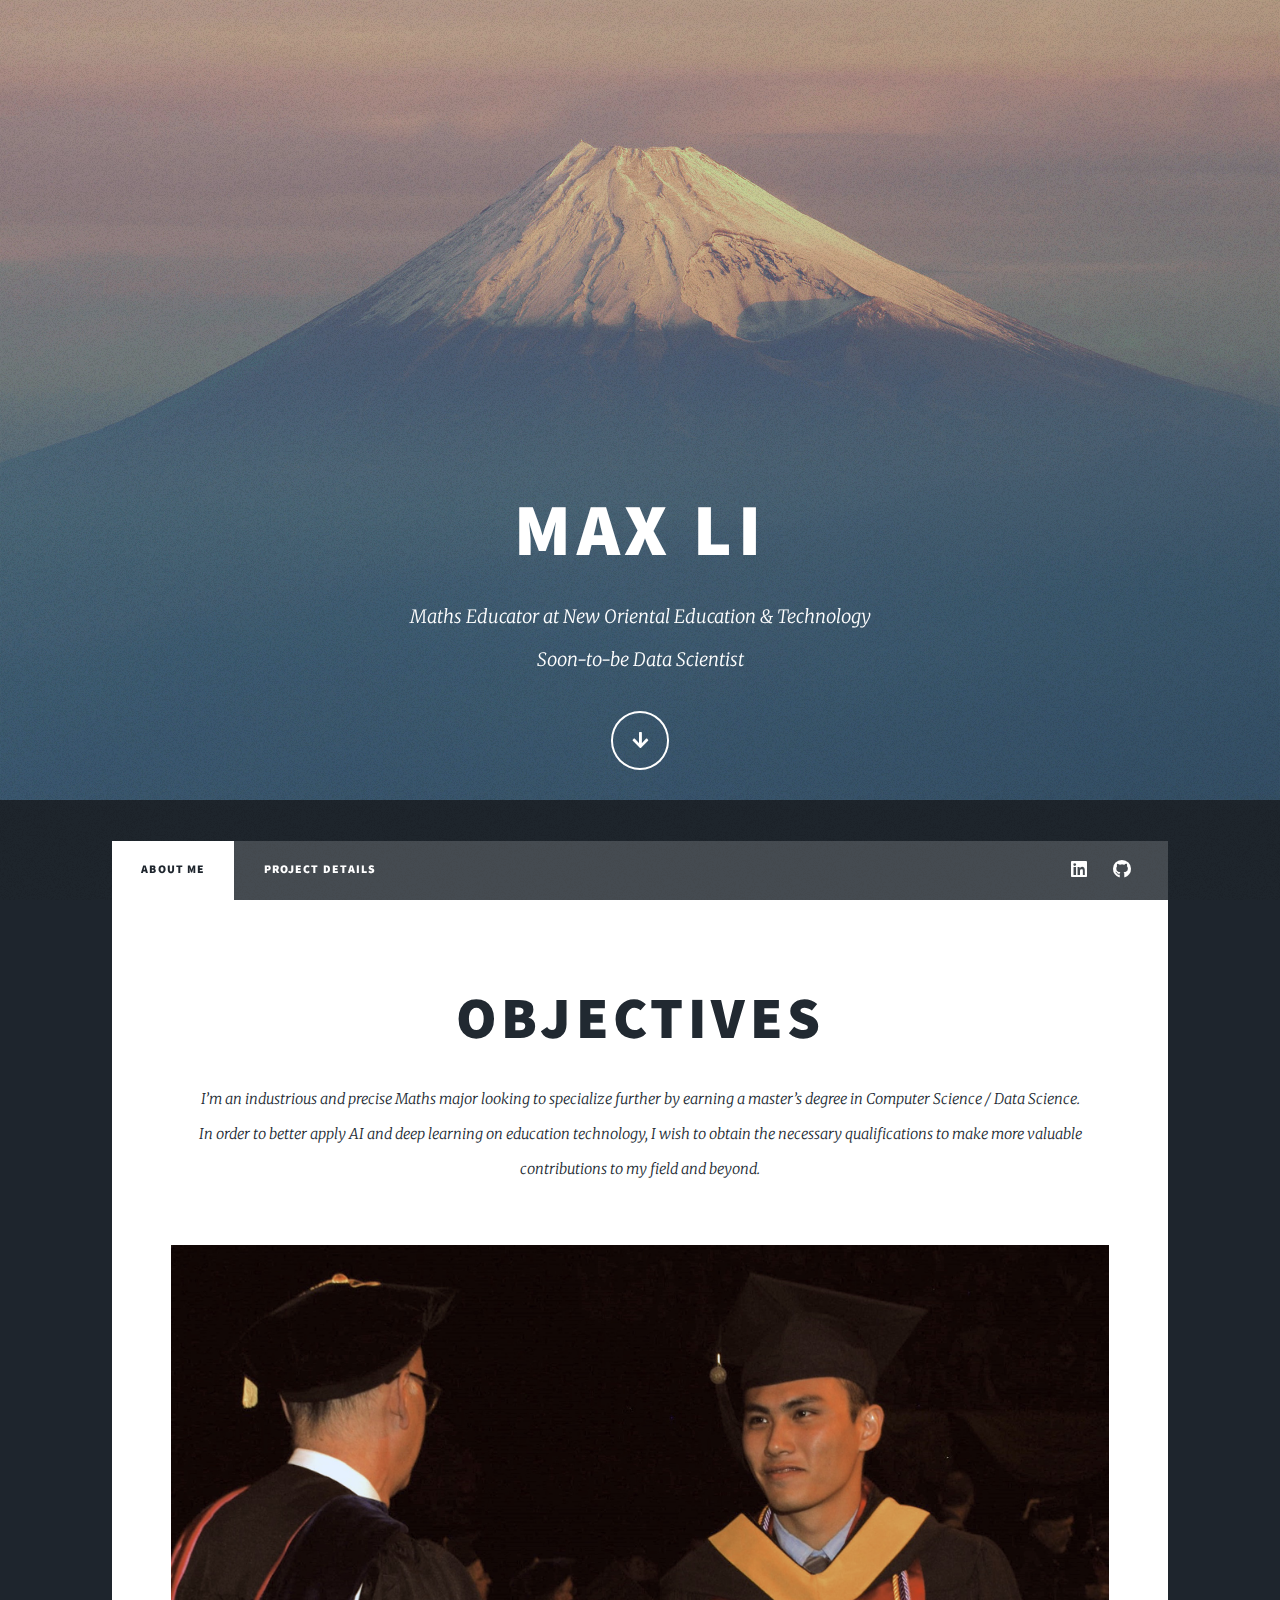
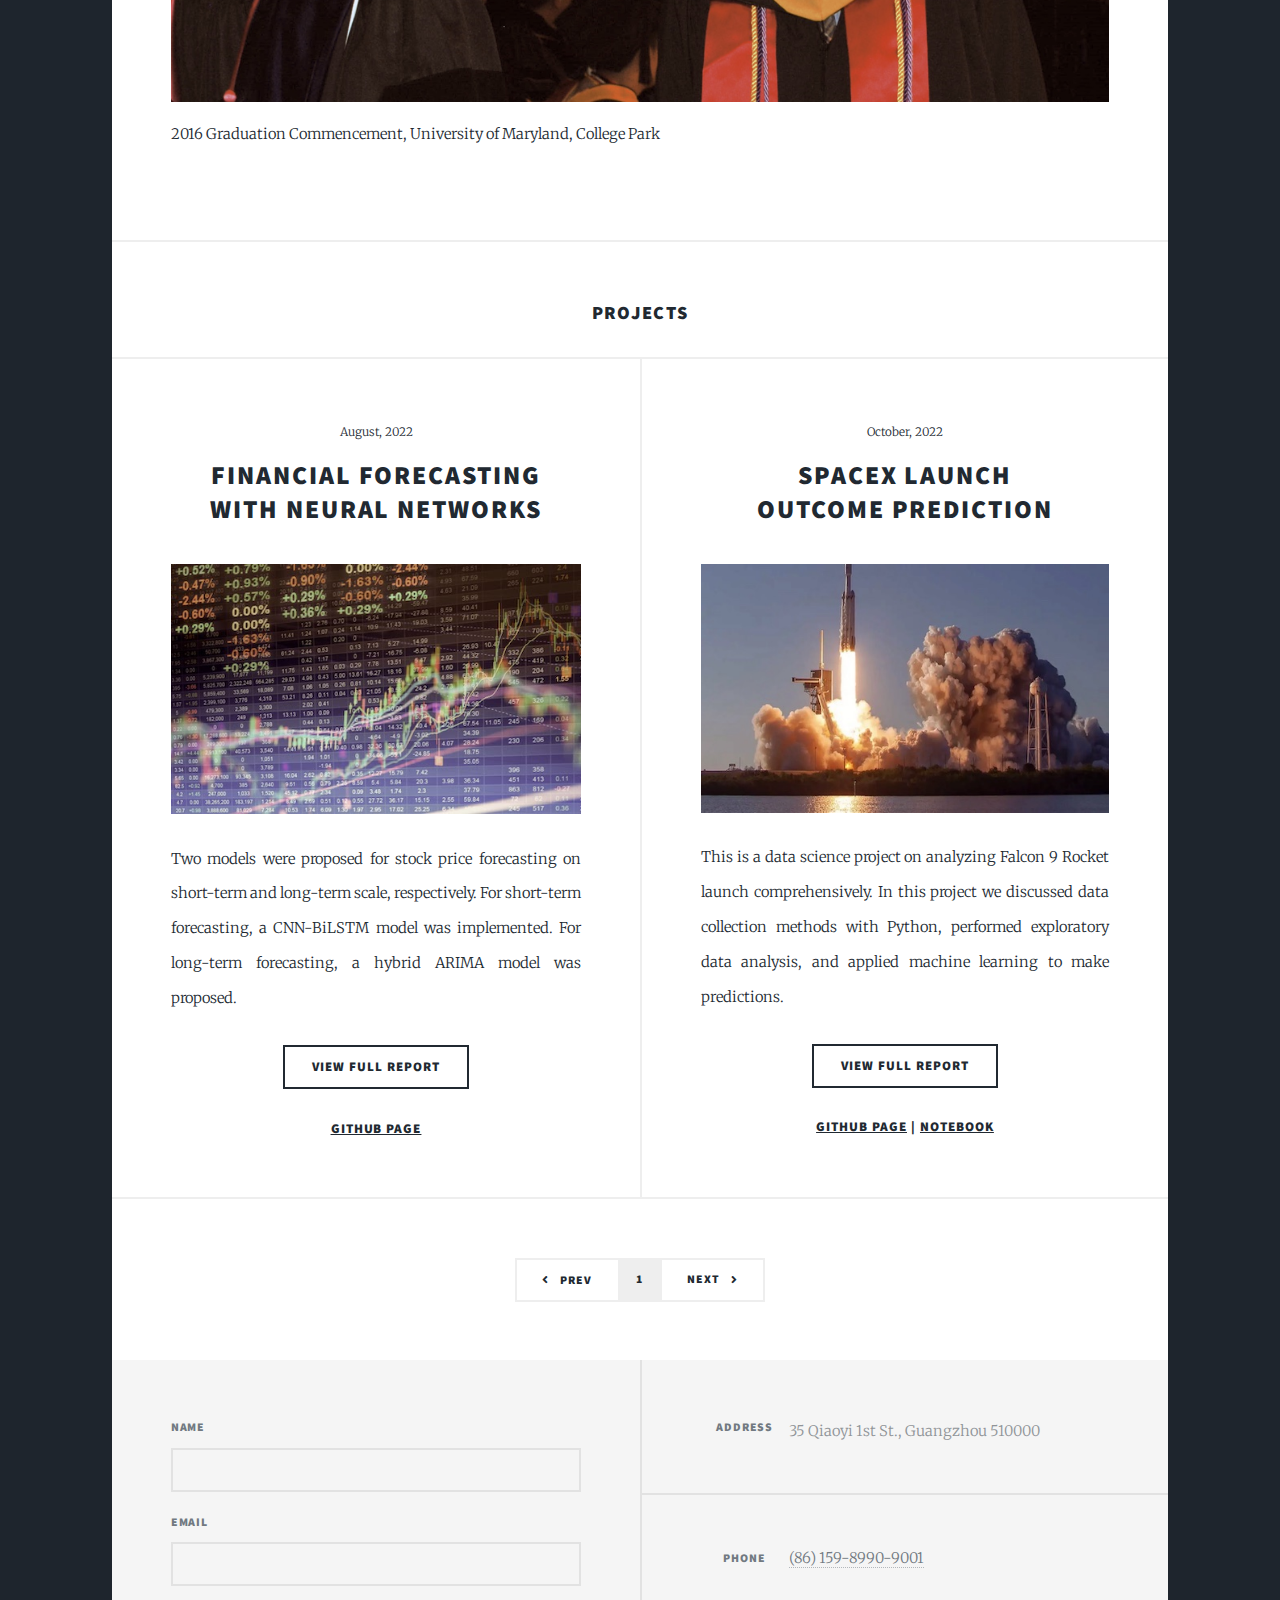
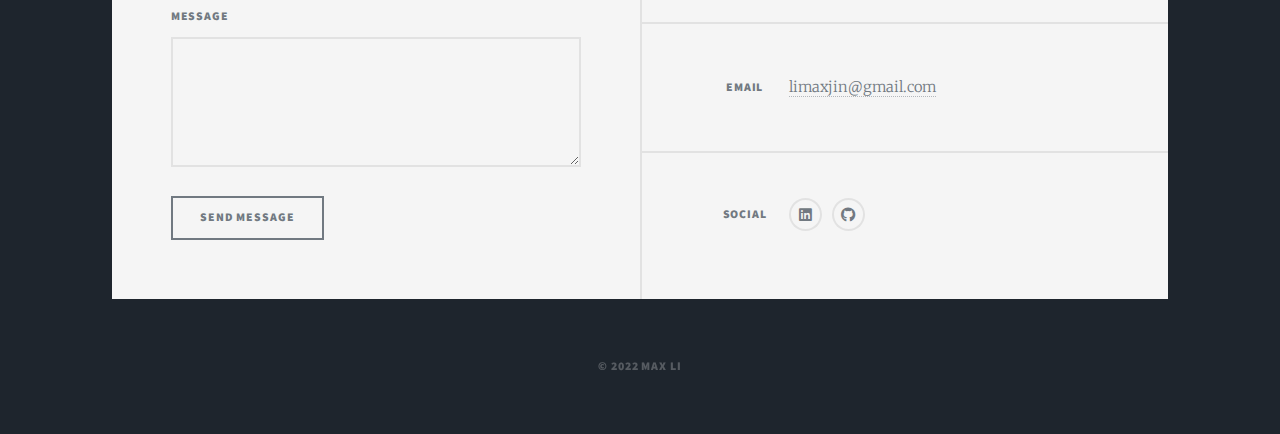
==== index.html @ 981dad44 "Add files via upload" ====
<!DOCTYPE HTML>
<!--
	Massively by HTML5 UP
	html5up.net | @ajlkn
	Free for personal and commercial use under the CCA 3.0 license (html5up.net/license)
-->
<html>
	<head>
		<title>Max J. Li Portfolio</title>
		<link rel="icon" type="image/png" href="/images/tabicon.png" sizes="32x32">
		<meta charset="utf-8" />
		<meta name="viewport" content="width=device-width, initial-scale=1, user-scalable=no" />
		<link rel="stylesheet" href="assets/css/main.css" />
		<noscript><link rel="stylesheet" href="assets/css/noscript.css" /></noscript>
	</head>
	<body class="is-preload">

		<!-- Wrapper -->
			<div id="wrapper" class="fade-in">

				<!-- Intro -->
					<div id="intro">
						<h1>Max Li<br />
						</h1>
						<p>Maths Educator at New Oriental Education & Technology<br />
							Soon-to-be Data Scientist 
						</p>
						<ul class="actions">
							<li><a href="#header" class="button icon solid solo fa-arrow-down scrolly">Continue</a></li>
						</ul>
					</div>

				<!-- Header -->
					<header id="header">
						<a href="index.html" class="logo">HOME</a>
					</header>

				<!-- Nav -->
					<nav id="nav">
						<ul class="links">
							<li class="active"><a href="index.html">About me</a></li>
							<li><a href="details.html">Project Details</a></li>
							<!-- <li><a href="elements.html">Elements Reference</a></li> -->
						</ul>
						<ul class="icons">
							<li><a href="https://www.linkedin.com/in/jin-li-148041253/" class="icon brands fa-linkedin"><span class="label">Linkedin</span></a></li>
							<li><a href="https://github.com/maxjinli" class="icon brands fa-github"><span class="label">GitHub</span></a></li>
						</ul>
					</nav>

				<!-- Main -->
					<div id="main">

						<!-- Featured Post -->
							<article class="post featured">
								<header class="major">
									<!--
									<span class="date">April 25, 2017</span>
									//-->
									<h2><a href="#">Objectives<br />
									</a></h2>
									<p>I’m an industrious and precise Maths major looking to specialize further by earning a master’s degree in Computer Science / Data Science. <br />
									In order to better apply AI and deep learning on education technology, I wish to obtain the necessary qualifications to make more valuable contributions to my field and beyond.<br />
									</p>
								</header>
								<a href="#" class="image main"><img src="images/pic01.jpg" alt="" /></a>
								<!--
								<ul class="actions special">
									<li><a href="#" class="button large">Full Story</a></li>
								</ul>
								-->
								<p>2016 Graduation Commencement, University of Maryland, College Park</p>
							</article>

						<!-- Posts -->
						
							<h3>Projects</h3>
						

							<section class="posts">
								<article>

									<header>
										<span class="date">August, 2022</span>
										<h2>Financial Forecasting<br />
										with Neural Networks</h2>
									</header>
									<a href="details.html" class="image fit"><img src="images/pic02.jpg" alt="" /></a>
									<p> <br />
									 Two models were proposed for stock price forecasting on short-term and long-term scale, respectively. For short-term forecasting, a CNN-BiLSTM model was implemented. For long-term forecasting, a hybrid ARIMA model was proposed.</p>
									<ul class="actions special">
										<li><a href="financialcovnet.html" class="button">View Full Report</a></li>
									</ul>
									<h5><a href="https://github.com/maxjinli/ML_Financial_Forecasting"><u>Github Page</u></a></h5>
								</article>
								<article>
									<header>
										<span class="date">October, 2022</span>
										<h2><a href="#">SpaceX Launch<br />
										Outcome Prediction</a></h2>
									</header>
									<a href="details.html" class="image fit"><img src="images/pic03.jpg" alt="" /></a>
									<p> <br />
									This is a data science project on analyzing Falcon 9 Rocket launch comprehensively. In this project we discussed data collection methods with Python, performed exploratory data analysis, and applied machine learning to make predictions. </p>
									<ul class="actions special">
										<li><a href="SpaceX_Launch_Prediction_DS_Project.html" class="button">View Full Report</a></li>
									</ul>
										<h5><a href="https://github.com/maxjinli/IBM-Data-Science-Project/tree/Applied-Data-Science-Capstone"><u>Github Page</u>
										</a>
											| <a href="https://colab.research.google.com/github/maxjinli/IBM-Data-Science-Project/blob/Applied-Data-Science-Capstone/SpaceX_Launch_Prediction_Final_Project.ipynb"><u>NOTEBOOK</u></a></h5>
									
								</article>
					<!--
								<article>
									<header>
										<span class="date">April 18, 2017</span>
										<h2><a href="#">Ante mattis<br />
										interdum dolor</a></h2>
									</header>
									<a href="#" class="image fit"><img src="images/pic04.jpg" alt="" /></a>
									<p>Donec eget ex magna. Interdum et malesuada fames ac ante ipsum primis in faucibus. Pellentesque venenatis dolor imperdiet dolor mattis sagittis magna etiam.</p>
									<ul class="actions special">
										<li><a href="#" class="button">Full Story</a></li>
									</ul>
								</article>
								<article>
									<header>
										<span class="date">April 14, 2017</span>
										<h2><a href="#">Tempus sed<br />
										nulla imperdiet</a></h2>
									</header>
									<a href="#" class="image fit"><img src="images/pic05.jpg" alt="" /></a>
									<p>Donec eget ex magna. Interdum et malesuada fames ac ante ipsum primis in faucibus. Pellentesque venenatis dolor imperdiet dolor mattis sagittis magna etiam.</p>
									<ul class="actions special">
										<li><a href="#" class="button">Full Story</a></li>
									</ul>
								</article>
								<article>
									<header>
										<span class="date">April 11, 2017</span>
										<h2><a href="#">Odio magna<br />
										sed consectetur</a></h2>
									</header>
									<a href="#" class="image fit"><img src="images/pic06.jpg" alt="" /></a>
									<p>Donec eget ex magna. Interdum et malesuada fames ac ante ipsum primis in faucibus. Pellentesque venenatis dolor imperdiet dolor mattis sagittis magna etiam.</p>
									<ul class="actions special">
										<li><a href="#" class="button">Full Story</a></li>
									</ul>
								</article>
								<article>
									<header>
										<span class="date">April 7, 2017</span>
										<h2><a href="#">Augue lorem<br />
										primis vestibulum</a></h2>
									</header>
									<a href="#" class="image fit"><img src="images/pic07.jpg" alt="" /></a>
									<p>Donec eget ex magna. Interdum et malesuada fames ac ante ipsum primis in faucibus. Pellentesque venenatis dolor imperdiet dolor mattis sagittis magna etiam.</p>
									<ul class="actions special">
										<li><a href="#" class="button">Full Story</a></li>
									</ul>
								</article>
						-->
								</section>
						<!-- Footer -->
							<footer>
								<div class="pagination">
									<a class="previous">Prev</a>
									<a href="#" class="page active">1</a>
									<!--
									<a href="#" class="page">2</a>
									<a href="#" class="page">3</a>
									<span class="extra">&hellip;</span>
									<a href="#" class="page">8</a>
									<a href="#" class="page">9</a>
									<a href="#" class="page">10</a>
									-->
									<a class="next">Next</a>
								</div>
							</footer>

					</div>

				<!-- Footer -->
					<footer id="footer">
						<section>
							<form method="post" action="https://formspree.io/f/mnqrkojv">
								<div class="fields">
									<div class="field">
										<label for="name">Name</label>
										<input type="text" name="name" id="name" />
									</div>
									<div class="field">
										<label for="email">Email</label>
										<input type="text" name="email" id="email" />
									</div>
									<div class="field">
										<label for="message">Message</label>
										<textarea name="message" id="message" rows="3"></textarea>
									</div>
								</div>

							<!--
									<ul class="actions special">
										<li><a class="button" tpye="submit">Send Message</a></li>
									</ul>
							-->

						
								<ul class="actions">
									<li><input type="submit" value="Send Message" /></li>
								</ul>
							
							</form>
						</section>
						<section class="split contact">
							<section class="alt">
								<h3>Address</h3>
								<p2>
									35 Qiaoyi 1st St., Guangzhou 510000
								</p2>
							</section>
							<section>
								<h3>Phone</h3>
								<p2>
									<a href="#">(86) 159-8990-9001</a>
								</p2>
							</section>
							<section>
								<h3>Email</h3>
								<p2><a href="mailto:limaxjin@gmail.com">limaxjin@gmail.com</a></p2>
							</section>
							<section>
								<h3>Social</h3>
								<ul class="icons alt">
									<li><a href="#" class="icon brands alt fa-linkedin"><span class="label">Linkedin</span></a></li>
									<li><a href="#" class="icon brands alt fa-github"><span class="label">GitHub</span></a></li>
								</ul>
							</section>
						</section>
					</footer>

				<!-- Copyright -->
					<div id="copyright">
						<ul><li>&copy; 2022 Max Li</li>
							<!--<li>Design: <a href="https://html5up.net">HTML5 UP</a></li>-->
						</ul>
					</div>

			</div>

		<!-- Scripts -->
			<script src="assets/js/jquery.min.js"></script>
			<script src="assets/js/jquery.scrollex.min.js"></script>
			<script src="assets/js/jquery.scrolly.min.js"></script>
			<script src="assets/js/browser.min.js"></script>
			<script src="assets/js/breakpoints.min.js"></script>
			<script src="assets/js/util.js"></script>
			<script src="assets/js/main.js"></script>
			<script>
				function myFunction() {
  				alert("Sorry, your message is not sent, please contact via the email address if you have any question.");
				}
			</script>
			
	</body>
</html>
---- assets/css/main.css ----
@import url(fontawesome-all.min.css);
@import url("https://fonts.googleapis.com/css?family=Merriweather:300,700,300italic,700italic|Source+Sans+Pro:900");

/*
	Massively by HTML5 UP
	html5up.net | @ajlkn
	Free for personal and commercial use under the CCA 3.0 license (html5up.net/license)
*/

html, body, div, span, applet, object,
iframe, h1, h2, h3, h4, h5, h6, p, p2, blockquote,
pre, a, abbr, acronym, address, big, cite,
code, del, dfn, em, img, ins, kbd, q, s, samp,
small, strike, strong, sub, sup, tt, var, b,
u, i, center, dl, dt, dd, ol, ul, li, fieldset,
form, label, legend, table, caption, tbody,
tfoot, thead, tr, th, td, article, aside,
canvas, details, embed, figure, figcaption,
footer, header, hgroup, menu, nav, output, ruby,
section, summary, time, mark, audio, video {
	margin: 0;
	padding: 0;
	border: 0;
	font-size: 100%;
	font: inherit;
	vertical-align: baseline;}

article, aside, details, figcaption, figure,
footer, header, hgroup, menu, nav, section {
	display: block;}

body {
	line-height: 1;
}

ol, ul {
	list-style: none;
}

blockquote, q {
	quotes: none;
}

	blockquote:before, blockquote:after, q:before, q:after {
		content: '';
		content: none;
	}

table {
	border-collapse: collapse;
	border-spacing: 0;
}

body {
	-webkit-text-size-adjust: none;
}

mark {
	background-color: transparent;
	color: inherit;
}

input::-moz-focus-inner {
	border: 0;
	padding: 0;
}

input, select, textarea {
	-moz-appearance: none;
	-webkit-appearance: none;
	-ms-appearance: none;
	appearance: none;
}

/* Basic */

	@-ms-viewport {
		width: device-width;
	}

	body {
		-ms-overflow-style: scrollbar;
	}

	@media screen and (max-width: 480px) {

		html, body {
			min-width: 320px;
		}

	}

	html {
		box-sizing: border-box;
	}

	*, *:before, *:after {
		box-sizing: inherit;
	}

	body {
		background-color: #1e252d;
	}

		body.is-preload *, body.is-preload *:before, body.is-preload *:after {
			-moz-animation: none !important;
			-webkit-animation: none !important;
			-ms-animation: none !important;
			animation: none !important;
			-moz-transition: none !important;
			-webkit-transition: none !important;
			-ms-transition: none !important;
			transition: none !important;
		}

/* Type */

	html {
		font-size: 16pt;
	}

		@media screen and (max-width: 1680px) {

			html {
				font-size: 12pt;
			}

		}

		@media screen and (max-width: 1280px) {

			html {
				font-size: 11pt;
			}

		}

		@media screen and (max-width: 360px) {

			html {
				font-size: 10pt;
			}

		}

	body {
		color: #212931;
	}

	body, input, select, textarea {
		font-family: "Merriweather", Georgia, serif;
		font-weight: 300;
		font-size: 1rem;
		line-height: 2.375;
	}

	a {
		-moz-transition: color 0.2s ease-in-out, background-color 0.2s ease-in-out, border-color 0.2s ease-in-out, box-shadow 0.2s ease-in-out;
		-webkit-transition: color 0.2s ease-in-out, background-color 0.2s ease-in-out, border-color 0.2s ease-in-out, box-shadow 0.2s ease-in-out;
		-ms-transition: color 0.2s ease-in-out, background-color 0.2s ease-in-out, border-color 0.2s ease-in-out, box-shadow 0.2s ease-in-out;
		transition: color 0.2s ease-in-out, background-color 0.2s ease-in-out, border-color 0.2s ease-in-out, box-shadow 0.2s ease-in-out;
		border-bottom: dotted 1px;
		text-decoration: none;
	}

		a:hover {
			border-bottom-color: transparent;
		}

	strong, b {
		font-weight: 600;
	}

	em, i {
		font-style: italic;
	}

	p {
		text-align: justify;
		margin: -3rem 0 2rem 0;
	}

	p2 {
		text-align: justify;
		margin: 0 0 2rem 0;
	}

	h1, h2, h3, h4, h5, h6 {
		font-family: "Source Sans Pro", Helvetica, sans-serif;
		font-weight: 900;
		line-height: 1.5;
		letter-spacing: 0.075em;
		text-transform: uppercase;
		margin: 0 0 1rem 0;
	}

		h1 a, h2 a, h3 a, h4 a, h5 a, h6 a {
			border-bottom: 0;
			color: inherit;
			text-decoration: none;
		}

	h1 {
		font-size: 4rem;
		line-height: 1.1;
		margin: 0 0 2rem 0;
	}

	h2 {
		font-size: 1.75rem;
		line-height: 1.3;
		margin: 0 0 1.5rem 0;
	}

	h3 {
		font-size: 1.25rem;
		margin: 0 0 1.5rem 0;
		text-align: center;
	}

	h4 {
		font-size: 1rem;
	}

	h5 {
		font-size: 0.9rem;
	}

	h6 {
		font-size: 0.8rem;
	}

	sub {
		font-size: 0.8rem;
		position: relative;
		top: 0.5rem;
	}

	sup {
		font-size: 0.8rem;
		position: relative;
		top: -0.5rem;
	}

	blockquote {
		border-left: solid 4px;
		font-style: italic;
		margin: 0 0 2rem 0;
		padding: 0.5rem 0 0.5rem 2rem;
	}

	code {
		border: solid 2px;
		font-family: "Courier New", monospace;
		font-size: 0.9rem;
		margin: 0 0.25rem;
		padding: 0.25rem 0.65rem;
	}

	pre {
		-webkit-overflow-scrolling: touch;
		font-family: "Courier New", monospace;
		font-size: 0.9rem;
		margin: 0 0 2rem 0;
	}

		pre code {
			display: block;
			line-height: 1.75;
			padding: 1rem 1.5rem;
			overflow-x: auto;
		}

	hr {
		border: 0;
		border-bottom: solid 2px;
		margin: 3rem 0;
	}

		hr.major {
			margin: 5rem 0;
		}

	.align-left {
		text-align: left;
	}

	.align-center {
		text-align: center;
	}

	.align-right {
		text-align: right;
	}

	input, select, textarea {
		color: #212931;
	}

	a {
		color: #212931;
		border-bottom-color: rgba(33, 41, 49, 0.5);
	}

		a:hover {
			border-bottom-color: transparent;
			color: #18bfef !important;
		}

	strong, b {
		color: #212931;
	}

	h1, h2, h3, h4, h5, h6 {
		color: #212931;
	}

	blockquote {
		border-left-color: #eeeeee;
	}

	code {
		background: rgba(220, 220, 220, 0.25);
		border-color: #eeeeee;
	}

	hr {
		border-bottom-color: #eeeeee;
	}

/* Row */

	.row {
		display: flex;
		flex-wrap: wrap;
		box-sizing: border-box;
		align-items: stretch;
	}

		.row > * {
			box-sizing: border-box;
		}

		.row.gtr-uniform > * > :last-child {
			margin-bottom: 0;
		}

		.row.aln-left {
			justify-content: flex-start;
		}

		.row.aln-center {
			justify-content: center;
		}

		.row.aln-right {
			justify-content: flex-end;
		}

		.row.aln-top {
			align-items: flex-start;
		}

		.row.aln-middle {
			align-items: center;
		}

		.row.aln-bottom {
			align-items: flex-end;
		}

		.row > .imp {
			order: -1;
		}

		.row > .col-1 {
			width: 8.33333%;
		}

		.row > .off-1 {
			margin-left: 8.33333%;
		}

		.row > .col-2 {
			width: 16.66667%;
		}

		.row > .off-2 {
			margin-left: 16.66667%;
		}

		.row > .col-3 {
			width: 25%;
		}

		.row > .off-3 {
			margin-left: 25%;
		}

		.row > .col-4 {
			width: 33.33333%;
		}

		.row > .off-4 {
			margin-left: 33.33333%;
		}

		.row > .col-5 {
			width: 41.66667%;
		}

		.row > .off-5 {
			margin-left: 41.66667%;
		}

		.row > .col-6 {
			width: 50%;
		}

		.row > .off-6 {
			margin-left: 50%;
		}

		.row > .col-7 {
			width: 58.33333%;
		}

		.row > .off-7 {
			margin-left: 58.33333%;
		}

		.row > .col-8 {
			width: 66.66667%;
		}

		.row > .off-8 {
			margin-left: 66.66667%;
		}

		.row > .col-9 {
			width: 75%;
		}

		.row > .off-9 {
			margin-left: 75%;
		}

		.row > .col-10 {
			width: 83.33333%;
		}

		.row > .off-10 {
			margin-left: 83.33333%;
		}

		.row > .col-11 {
			width: 91.66667%;
		}

		.row > .off-11 {
			margin-left: 91.66667%;
		}

		.row > .col-12 {
			width: 100%;
		}

		.row > .off-12 {
			margin-left: 100%;
		}

		.row.gtr-0 {
			margin-top: 0;
			margin-left: 0rem;
		}

			.row.gtr-0 > * {
				padding: 0 0 0 0rem;
			}

			.row.gtr-0.gtr-uniform {
				margin-top: 0rem;
			}

				.row.gtr-0.gtr-uniform > * {
					padding-top: 0rem;
				}

		.row.gtr-25 {
			margin-top: 0;
			margin-left: -0.375rem;
		}

			.row.gtr-25 > * {
				padding: 0 0 0 0.375rem;
			}

			.row.gtr-25.gtr-uniform {
				margin-top: -0.375rem;
			}

				.row.gtr-25.gtr-uniform > * {
					padding-top: 0.375rem;
				}

		.row.gtr-50 {
			margin-top: 0;
			margin-left: -0.75rem;
		}

			.row.gtr-50 > * {
				padding: 0 0 0 0.75rem;
			}

			.row.gtr-50.gtr-uniform {
				margin-top: -0.75rem;
			}

				.row.gtr-50.gtr-uniform > * {
					padding-top: 0.75rem;
				}

		.row {
			margin-top: 0;
			margin-left: -1.5rem;
		}

			.row > * {
				padding: 0 0 0 1.5rem;
			}

			.row.gtr-uniform {
				margin-top: -1.5rem;
			}

				.row.gtr-uniform > * {
					padding-top: 1.5rem;
				}

		.row.gtr-150 {
			margin-top: 0;
			margin-left: -2.25rem;
		}

			.row.gtr-150 > * {
				padding: 0 0 0 2.25rem;
			}

			.row.gtr-150.gtr-uniform {
				margin-top: -2.25rem;
			}

				.row.gtr-150.gtr-uniform > * {
					padding-top: 2.25rem;
				}

		.row.gtr-200 {
			margin-top: 0;
			margin-left: -3rem;
		}

			.row.gtr-200 > * {
				padding: 0 0 0 3rem;
			}

			.row.gtr-200.gtr-uniform {
				margin-top: -3rem;
			}

				.row.gtr-200.gtr-uniform > * {
					padding-top: 3rem;
				}

		@media screen and (max-width: 1680px) {

			.row {
				display: flex;
				flex-wrap: wrap;
				box-sizing: border-box;
				align-items: stretch;
			}

				.row > * {
					box-sizing: border-box;
				}

				.row.gtr-uniform > * > :last-child {
					margin-bottom: 0;
				}

				.row.aln-left {
					justify-content: flex-start;
				}

				.row.aln-center {
					justify-content: center;
				}

				.row.aln-right {
					justify-content: flex-end;
				}

				.row.aln-top {
					align-items: flex-start;
				}

				.row.aln-middle {
					align-items: center;
				}

				.row.aln-bottom {
					align-items: flex-end;
				}

				.row > .imp-xlarge {
					order: -1;
				}

				.row > .col-1-xlarge {
					width: 8.33333%;
				}

				.row > .off-1-xlarge {
					margin-left: 8.33333%;
				}

				.row > .col-2-xlarge {
					width: 16.66667%;
				}

				.row > .off-2-xlarge {
					margin-left: 16.66667%;
				}

				.row > .col-3-xlarge {
					width: 25%;
				}

				.row > .off-3-xlarge {
					margin-left: 25%;
				}

				.row > .col-4-xlarge {
					width: 33.33333%;
				}

				.row > .off-4-xlarge {
					margin-left: 33.33333%;
				}

				.row > .col-5-xlarge {
					width: 41.66667%;
				}

				.row > .off-5-xlarge {
					margin-left: 41.66667%;
				}

				.row > .col-6-xlarge {
					width: 50%;
				}

				.row > .off-6-xlarge {
					margin-left: 50%;
				}

				.row > .col-7-xlarge {
					width: 58.33333%;
				}

				.row > .off-7-xlarge {
					margin-left: 58.33333%;
				}

				.row > .col-8-xlarge {
					width: 66.66667%;
				}

				.row > .off-8-xlarge {
					margin-left: 66.66667%;
				}

				.row > .col-9-xlarge {
					width: 75%;
				}

				.row > .off-9-xlarge {
					margin-left: 75%;
				}

				.row > .col-10-xlarge {
					width: 83.33333%;
				}

				.row > .off-10-xlarge {
					margin-left: 83.33333%;
				}

				.row > .col-11-xlarge {
					width: 91.66667%;
				}

				.row > .off-11-xlarge {
					margin-left: 91.66667%;
				}

				.row > .col-12-xlarge {
					width: 100%;
				}

				.row > .off-12-xlarge {
					margin-left: 100%;
				}

				.row.gtr-0 {
					margin-top: 0;
					margin-left: 0rem;
				}

					.row.gtr-0 > * {
						padding: 0 0 0 0rem;
					}

					.row.gtr-0.gtr-uniform {
						margin-top: 0rem;
					}

						.row.gtr-0.gtr-uniform > * {
							padding-top: 0rem;
						}

				.row.gtr-25 {
					margin-top: 0;
					margin-left: -0.375rem;
				}

					.row.gtr-25 > * {
						padding: 0 0 0 0.375rem;
					}

					.row.gtr-25.gtr-uniform {
						margin-top: -0.375rem;
					}

						.row.gtr-25.gtr-uniform > * {
							padding-top: 0.375rem;
						}

				.row.gtr-50 {
					margin-top: 0;
					margin-left: -0.75rem;
				}

					.row.gtr-50 > * {
						padding: 0 0 0 0.75rem;
					}

					.row.gtr-50.gtr-uniform {
						margin-top: -0.75rem;
					}

						.row.gtr-50.gtr-uniform > * {
							padding-top: 0.75rem;
						}

				.row {
					margin-top: 0;
					margin-left: -1.5rem;
				}

					.row > * {
						padding: 0 0 0 1.5rem;
					}

					.row.gtr-uniform {
						margin-top: -1.5rem;
					}

						.row.gtr-uniform > * {
							padding-top: 1.5rem;
						}

				.row.gtr-150 {
					margin-top: 0;
					margin-left: -2.25rem;
				}

					.row.gtr-150 > * {
						padding: 0 0 0 2.25rem;
					}

					.row.gtr-150.gtr-uniform {
						margin-top: -2.25rem;
					}

						.row.gtr-150.gtr-uniform > * {
							padding-top: 2.25rem;
						}

				.row.gtr-200 {
					margin-top: 0;
					margin-left: -3rem;
				}

					.row.gtr-200 > * {
						padding: 0 0 0 3rem;
					}

					.row.gtr-200.gtr-uniform {
						margin-top: -3rem;
					}

						.row.gtr-200.gtr-uniform > * {
							padding-top: 3rem;
						}

		}

		@media screen and (max-width: 1280px) {

			.row {
				display: flex;
				flex-wrap: wrap;
				box-sizing: border-box;
				align-items: stretch;
			}

				.row > * {
					box-sizing: border-box;
				}

				.row.gtr-uniform > * > :last-child {
					margin-bottom: 0;
				}

				.row.aln-left {
					justify-content: flex-start;
				}

				.row.aln-center {
					justify-content: center;
				}

				.row.aln-right {
					justify-content: flex-end;
				}

				.row.aln-top {
					align-items: flex-start;
				}

				.row.aln-middle {
					align-items: center;
				}

				.row.aln-bottom {
					align-items: flex-end;
				}

				.row > .imp-large {
					order: -1;
				}

				.row > .col-1-large {
					width: 8.33333%;
				}

				.row > .off-1-large {
					margin-left: 8.33333%;
				}

				.row > .col-2-large {
					width: 16.66667%;
				}

				.row > .off-2-large {
					margin-left: 16.66667%;
				}

				.row > .col-3-large {
					width: 25%;
				}

				.row > .off-3-large {
					margin-left: 25%;
				}

				.row > .col-4-large {
					width: 33.33333%;
				}

				.row > .off-4-large {
					margin-left: 33.33333%;
				}

				.row > .col-5-large {
					width: 41.66667%;
				}

				.row > .off-5-large {
					margin-left: 41.66667%;
				}

				.row > .col-6-large {
					width: 50%;
				}

				.row > .off-6-large {
					margin-left: 50%;
				}

				.row > .col-7-large {
					width: 58.33333%;
				}

				.row > .off-7-large {
					margin-left: 58.33333%;
				}

				.row > .col-8-large {
					width: 66.66667%;
				}

				.row > .off-8-large {
					margin-left: 66.66667%;
				}

				.row > .col-9-large {
					width: 75%;
				}

				.row > .off-9-large {
					margin-left: 75%;
				}

				.row > .col-10-large {
					width: 83.33333%;
				}

				.row > .off-10-large {
					margin-left: 83.33333%;
				}

				.row > .col-11-large {
					width: 91.66667%;
				}

				.row > .off-11-large {
					margin-left: 91.66667%;
				}

				.row > .col-12-large {
					width: 100%;
				}

				.row > .off-12-large {
					margin-left: 100%;
				}

				.row.gtr-0 {
					margin-top: 0;
					margin-left: 0rem;
				}

					.row.gtr-0 > * {
						padding: 0 0 0 0rem;
					}

					.row.gtr-0.gtr-uniform {
						margin-top: 0rem;
					}

						.row.gtr-0.gtr-uniform > * {
							padding-top: 0rem;
						}

				.row.gtr-25 {
					margin-top: 0;
					margin-left: -0.375rem;
				}

					.row.gtr-25 > * {
						padding: 0 0 0 0.375rem;
					}

					.row.gtr-25.gtr-uniform {
						margin-top: -0.375rem;
					}

						.row.gtr-25.gtr-uniform > * {
							padding-top: 0.375rem;
						}

				.row.gtr-50 {
					margin-top: 0;
					margin-left: -0.75rem;
				}

					.row.gtr-50 > * {
						padding: 0 0 0 0.75rem;
					}

					.row.gtr-50.gtr-uniform {
						margin-top: -0.75rem;
					}

						.row.gtr-50.gtr-uniform > * {
							padding-top: 0.75rem;
						}

				.row {
					margin-top: 0;
					margin-left: -1.5rem;
				}

					.row > * {
						padding: 0 0 0 1.5rem;
					}

					.row.gtr-uniform {
						margin-top: -1.5rem;
					}

						.row.gtr-uniform > * {
							padding-top: 1.5rem;
						}

				.row.gtr-150 {
					margin-top: 0;
					margin-left: -2.25rem;
				}

					.row.gtr-150 > * {
						padding: 0 0 0 2.25rem;
					}

					.row.gtr-150.gtr-uniform {
						margin-top: -2.25rem;
					}

						.row.gtr-150.gtr-uniform > * {
							padding-top: 2.25rem;
						}

				.row.gtr-200 {
					margin-top: 0;
					margin-left: -3rem;
				}

					.row.gtr-200 > * {
						padding: 0 0 0 3rem;
					}

					.row.gtr-200.gtr-uniform {
						margin-top: -3rem;
					}

						.row.gtr-200.gtr-uniform > * {
							padding-top: 3rem;
						}

		}

		@media screen and (max-width: 980px) {

			.row {
				display: flex;
				flex-wrap: wrap;
				box-sizing: border-box;
				align-items: stretch;
			}

				.row > * {
					box-sizing: border-box;
				}

				.row.gtr-uniform > * > :last-child {
					margin-bottom: 0;
				}

				.row.aln-left {
					justify-content: flex-start;
				}

				.row.aln-center {
					justify-content: center;
				}

				.row.aln-right {
					justify-content: flex-end;
				}

				.row.aln-top {
					align-items: flex-start;
				}

				.row.aln-middle {
					align-items: center;
				}

				.row.aln-bottom {
					align-items: flex-end;
				}

				.row > .imp-medium {
					order: -1;
				}

				.row > .col-1-medium {
					width: 8.33333%;
				}

				.row > .off-1-medium {
					margin-left: 8.33333%;
				}

				.row > .col-2-medium {
					width: 16.66667%;
				}

				.row > .off-2-medium {
					margin-left: 16.66667%;
				}

				.row > .col-3-medium {
					width: 25%;
				}

				.row > .off-3-medium {
					margin-left: 25%;
				}

				.row > .col-4-medium {
					width: 33.33333%;
				}

				.row > .off-4-medium {
					margin-left: 33.33333%;
				}

				.row > .col-5-medium {
					width: 41.66667%;
				}

				.row > .off-5-medium {
					margin-left: 41.66667%;
				}

				.row > .col-6-medium {
					width: 50%;
				}

				.row > .off-6-medium {
					margin-left: 50%;
				}

				.row > .col-7-medium {
					width: 58.33333%;
				}

				.row > .off-7-medium {
					margin-left: 58.33333%;
				}

				.row > .col-8-medium {
					width: 66.66667%;
				}

				.row > .off-8-medium {
					margin-left: 66.66667%;
				}

				.row > .col-9-medium {
					width: 75%;
				}

				.row > .off-9-medium {
					margin-left: 75%;
				}

				.row > .col-10-medium {
					width: 83.33333%;
				}

				.row > .off-10-medium {
					margin-left: 83.33333%;
				}

				.row > .col-11-medium {
					width: 91.66667%;
				}

				.row > .off-11-medium {
					margin-left: 91.66667%;
				}

				.row > .col-12-medium {
					width: 100%;
				}

				.row > .off-12-medium {
					margin-left: 100%;
				}

				.row.gtr-0 {
					margin-top: 0;
					margin-left: 0rem;
				}

					.row.gtr-0 > * {
						padding: 0 0 0 0rem;
					}

					.row.gtr-0.gtr-uniform {
						margin-top: 0rem;
					}

						.row.gtr-0.gtr-uniform > * {
							padding-top: 0rem;
						}

				.row.gtr-25 {
					margin-top: 0;
					margin-left: -0.375rem;
				}

					.row.gtr-25 > * {
						padding: 0 0 0 0.375rem;
					}

					.row.gtr-25.gtr-uniform {
						margin-top: -0.375rem;
					}

						.row.gtr-25.gtr-uniform > * {
							padding-top: 0.375rem;
						}

				.row.gtr-50 {
					margin-top: 0;
					margin-left: -0.75rem;
				}

					.row.gtr-50 > * {
						padding: 0 0 0 0.75rem;
					}

					.row.gtr-50.gtr-uniform {
						margin-top: -0.75rem;
					}

						.row.gtr-50.gtr-uniform > * {
							padding-top: 0.75rem;
						}

				.row {
					margin-top: 0;
					margin-left: -1.5rem;
				}

					.row > * {
						padding: 0 0 0 1.5rem;
					}

					.row.gtr-uniform {
						margin-top: -1.5rem;
					}

						.row.gtr-uniform > * {
							padding-top: 1.5rem;
						}

				.row.gtr-150 {
					margin-top: 0;
					margin-left: -2.25rem;
				}

					.row.gtr-150 > * {
						padding: 0 0 0 2.25rem;
					}

					.row.gtr-150.gtr-uniform {
						margin-top: -2.25rem;
					}

						.row.gtr-150.gtr-uniform > * {
							padding-top: 2.25rem;
						}

				.row.gtr-200 {
					margin-top: 0;
					margin-left: -3rem;
				}

					.row.gtr-200 > * {
						padding: 0 0 0 3rem;
					}

					.row.gtr-200.gtr-uniform {
						margin-top: -3rem;
					}

						.row.gtr-200.gtr-uniform > * {
							padding-top: 3rem;
						}

		}

		@media screen and (max-width: 736px) {

			.row {
				display: flex;
				flex-wrap: wrap;
				box-sizing: border-box;
				align-items: stretch;
			}

				.row > * {
					box-sizing: border-box;
				}

				.row.gtr-uniform > * > :last-child {
					margin-bottom: 0;
				}

				.row.aln-left {
					justify-content: flex-start;
				}

				.row.aln-center {
					justify-content: center;
				}

				.row.aln-right {
					justify-content: flex-end;
				}

				.row.aln-top {
					align-items: flex-start;
				}

				.row.aln-middle {
					align-items: center;
				}

				.row.aln-bottom {
					align-items: flex-end;
				}

				.row > .imp-small {
					order: -1;
				}

				.row > .col-1-small {
					width: 8.33333%;
				}

				.row > .off-1-small {
					margin-left: 8.33333%;
				}

				.row > .col-2-small {
					width: 16.66667%;
				}

				.row > .off-2-small {
					margin-left: 16.66667%;
				}

				.row > .col-3-small {
					width: 25%;
				}

				.row > .off-3-small {
					margin-left: 25%;
				}

				.row > .col-4-small {
					width: 33.33333%;
				}

				.row > .off-4-small {
					margin-left: 33.33333%;
				}

				.row > .col-5-small {
					width: 41.66667%;
				}

				.row > .off-5-small {
					margin-left: 41.66667%;
				}

				.row > .col-6-small {
					width: 50%;
				}

				.row > .off-6-small {
					margin-left: 50%;
				}

				.row > .col-7-small {
					width: 58.33333%;
				}

				.row > .off-7-small {
					margin-left: 58.33333%;
				}

				.row > .col-8-small {
					width: 66.66667%;
				}

				.row > .off-8-small {
					margin-left: 66.66667%;
				}

				.row > .col-9-small {
					width: 75%;
				}

				.row > .off-9-small {
					margin-left: 75%;
				}

				.row > .col-10-small {
					width: 83.33333%;
				}

				.row > .off-10-small {
					margin-left: 83.33333%;
				}

				.row > .col-11-small {
					width: 91.66667%;
				}

				.row > .off-11-small {
					margin-left: 91.66667%;
				}

				.row > .col-12-small {
					width: 100%;
				}

				.row > .off-12-small {
					margin-left: 100%;
				}

				.row.gtr-0 {
					margin-top: 0;
					margin-left: 0rem;
				}

					.row.gtr-0 > * {
						padding: 0 0 0 0rem;
					}

					.row.gtr-0.gtr-uniform {
						margin-top: 0rem;
					}

						.row.gtr-0.gtr-uniform > * {
							padding-top: 0rem;
						}

				.row.gtr-25 {
					margin-top: 0;
					margin-left: -0.375rem;
				}

					.row.gtr-25 > * {
						padding: 0 0 0 0.375rem;
					}

					.row.gtr-25.gtr-uniform {
						margin-top: -0.375rem;
					}

						.row.gtr-25.gtr-uniform > * {
							padding-top: 0.375rem;
						}

				.row.gtr-50 {
					margin-top: 0;
					margin-left: -0.75rem;
				}

					.row.gtr-50 > * {
						padding: 0 0 0 0.75rem;
					}

					.row.gtr-50.gtr-uniform {
						margin-top: -0.75rem;
					}

						.row.gtr-50.gtr-uniform > * {
							padding-top: 0.75rem;
						}

				.row {
					margin-top: 0;
					margin-left: -1.5rem;
				}

					.row > * {
						padding: 0 0 0 1.5rem;
					}

					.row.gtr-uniform {
						margin-top: -1.5rem;
					}

						.row.gtr-uniform > * {
							padding-top: 1.5rem;
						}

				.row.gtr-150 {
					margin-top: 0;
					margin-left: -2.25rem;
				}

					.row.gtr-150 > * {
						padding: 0 0 0 2.25rem;
					}

					.row.gtr-150.gtr-uniform {
						margin-top: -2.25rem;
					}

						.row.gtr-150.gtr-uniform > * {
							padding-top: 2.25rem;
						}

				.row.gtr-200 {
					margin-top: 0;
					margin-left: -3rem;
				}

					.row.gtr-200 > * {
						padding: 0 0 0 3rem;
					}

					.row.gtr-200.gtr-uniform {
						margin-top: -3rem;
					}

						.row.gtr-200.gtr-uniform > * {
							padding-top: 3rem;
						}

		}

		@media screen and (max-width: 480px) {

			.row {
				display: flex;
				flex-wrap: wrap;
				box-sizing: border-box;
				align-items: stretch;
			}

				.row > * {
					box-sizing: border-box;
				}

				.row.gtr-uniform > * > :last-child {
					margin-bottom: 0;
				}

				.row.aln-left {
					justify-content: flex-start;
				}

				.row.aln-center {
					justify-content: center;
				}

				.row.aln-right {
					justify-content: flex-end;
				}

				.row.aln-top {
					align-items: flex-start;
				}

				.row.aln-middle {
					align-items: center;
				}

				.row.aln-bottom {
					align-items: flex-end;
				}

				.row > .imp-xsmall {
					order: -1;
				}

				.row > .col-1-xsmall {
					width: 8.33333%;
				}

				.row > .off-1-xsmall {
					margin-left: 8.33333%;
				}

				.row > .col-2-xsmall {
					width: 16.66667%;
				}

				.row > .off-2-xsmall {
					margin-left: 16.66667%;
				}

				.row > .col-3-xsmall {
					width: 25%;
				}

				.row > .off-3-xsmall {
					margin-left: 25%;
				}

				.row > .col-4-xsmall {
					width: 33.33333%;
				}

				.row > .off-4-xsmall {
					margin-left: 33.33333%;
				}

				.row > .col-5-xsmall {
					width: 41.66667%;
				}

				.row > .off-5-xsmall {
					margin-left: 41.66667%;
				}

				.row > .col-6-xsmall {
					width: 50%;
				}

				.row > .off-6-xsmall {
					margin-left: 50%;
				}

				.row > .col-7-xsmall {
					width: 58.33333%;
				}

				.row > .off-7-xsmall {
					margin-left: 58.33333%;
				}

				.row > .col-8-xsmall {
					width: 66.66667%;
				}

				.row > .off-8-xsmall {
					margin-left: 66.66667%;
				}

				.row > .col-9-xsmall {
					width: 75%;
				}

				.row > .off-9-xsmall {
					margin-left: 75%;
				}

				.row > .col-10-xsmall {
					width: 83.33333%;
				}

				.row > .off-10-xsmall {
					margin-left: 83.33333%;
				}

				.row > .col-11-xsmall {
					width: 91.66667%;
				}

				.row > .off-11-xsmall {
					margin-left: 91.66667%;
				}

				.row > .col-12-xsmall {
					width: 100%;
				}

				.row > .off-12-xsmall {
					margin-left: 100%;
				}

				.row.gtr-0 {
					margin-top: 0;
					margin-left: 0rem;
				}

					.row.gtr-0 > * {
						padding: 0 0 0 0rem;
					}

					.row.gtr-0.gtr-uniform {
						margin-top: 0rem;
					}

						.row.gtr-0.gtr-uniform > * {
							padding-top: 0rem;
						}

				.row.gtr-25 {
					margin-top: 0;
					margin-left: -0.375rem;
				}

					.row.gtr-25 > * {
						padding: 0 0 0 0.375rem;
					}

					.row.gtr-25.gtr-uniform {
						margin-top: -0.375rem;
					}

						.row.gtr-25.gtr-uniform > * {
							padding-top: 0.375rem;
						}

				.row.gtr-50 {
					margin-top: 0;
					margin-left: -0.75rem;
				}

					.row.gtr-50 > * {
						padding: 0 0 0 0.75rem;
					}

					.row.gtr-50.gtr-uniform {
						margin-top: -0.75rem;
					}

						.row.gtr-50.gtr-uniform > * {
							padding-top: 0.75rem;
						}

				.row {
					margin-top: 0;
					margin-left: -1.5rem;
				}

					.row > * {
						padding: 0 0 0 1.5rem;
					}

					.row.gtr-uniform {
						margin-top: -1.5rem;
					}

						.row.gtr-uniform > * {
							padding-top: 1.5rem;
						}

				.row.gtr-150 {
					margin-top: 0;
					margin-left: -2.25rem;
				}

					.row.gtr-150 > * {
						padding: 0 0 0 2.25rem;
					}

					.row.gtr-150.gtr-uniform {
						margin-top: -2.25rem;
					}

						.row.gtr-150.gtr-uniform > * {
							padding-top: 2.25rem;
						}

				.row.gtr-200 {
					margin-top: 0;
					margin-left: -3rem;
				}

					.row.gtr-200 > * {
						padding: 0 0 0 3rem;
					}

					.row.gtr-200.gtr-uniform {
						margin-top: -3rem;
					}

						.row.gtr-200.gtr-uniform > * {
							padding-top: 3rem;
						}

		}

		@media screen and (max-width: 360px) {

			.row {
				display: flex;
				flex-wrap: wrap;
				box-sizing: border-box;
				align-items: stretch;
			}

				.row > * {
					box-sizing: border-box;
				}

				.row.gtr-uniform > * > :last-child {
					margin-bottom: 0;
				}

				.row.aln-left {
					justify-content: flex-start;
				}

				.row.aln-center {
					justify-content: center;
				}

				.row.aln-right {
					justify-content: flex-end;
				}

				.row.aln-top {
					align-items: flex-start;
				}

				.row.aln-middle {
					align-items: center;
				}

				.row.aln-bottom {
					align-items: flex-end;
				}

				.row > .imp-xxsmall {
					order: -1;
				}

				.row > .col-1-xxsmall {
					width: 8.33333%;
				}

				.row > .off-1-xxsmall {
					margin-left: 8.33333%;
				}

				.row > .col-2-xxsmall {
					width: 16.66667%;
				}

				.row > .off-2-xxsmall {
					margin-left: 16.66667%;
				}

				.row > .col-3-xxsmall {
					width: 25%;
				}

				.row > .off-3-xxsmall {
					margin-left: 25%;
				}

				.row > .col-4-xxsmall {
					width: 33.33333%;
				}

				.row > .off-4-xxsmall {
					margin-left: 33.33333%;
				}

				.row > .col-5-xxsmall {
					width: 41.66667%;
				}

				.row > .off-5-xxsmall {
					margin-left: 41.66667%;
				}

				.row > .col-6-xxsmall {
					width: 50%;
				}

				.row > .off-6-xxsmall {
					margin-left: 50%;
				}

				.row > .col-7-xxsmall {
					width: 58.33333%;
				}

				.row > .off-7-xxsmall {
					margin-left: 58.33333%;
				}

				.row > .col-8-xxsmall {
					width: 66.66667%;
				}

				.row > .off-8-xxsmall {
					margin-left: 66.66667%;
				}

				.row > .col-9-xxsmall {
					width: 75%;
				}

				.row > .off-9-xxsmall {
					margin-left: 75%;
				}

				.row > .col-10-xxsmall {
					width: 83.33333%;
				}

				.row > .off-10-xxsmall {
					margin-left: 83.33333%;
				}

				.row > .col-11-xxsmall {
					width: 91.66667%;
				}

				.row > .off-11-xxsmall {
					margin-left: 91.66667%;
				}

				.row > .col-12-xxsmall {
					width: 100%;
				}

				.row > .off-12-xxsmall {
					margin-left: 100%;
				}

				.row.gtr-0 {
					margin-top: 0;
					margin-left: 0rem;
				}

					.row.gtr-0 > * {
						padding: 0 0 0 0rem;
					}

					.row.gtr-0.gtr-uniform {
						margin-top: 0rem;
					}

						.row.gtr-0.gtr-uniform > * {
							padding-top: 0rem;
						}

				.row.gtr-25 {
					margin-top: 0;
					margin-left: -0.375rem;
				}

					.row.gtr-25 > * {
						padding: 0 0 0 0.375rem;
					}

					.row.gtr-25.gtr-uniform {
						margin-top: -0.375rem;
					}

						.row.gtr-25.gtr-uniform > * {
							padding-top: 0.375rem;
						}

				.row.gtr-50 {
					margin-top: 0;
					margin-left: -0.75rem;
				}

					.row.gtr-50 > * {
						padding: 0 0 0 0.75rem;
					}

					.row.gtr-50.gtr-uniform {
						margin-top: -0.75rem;
					}

						.row.gtr-50.gtr-uniform > * {
							padding-top: 0.75rem;
						}

				.row {
					margin-top: 0;
					margin-left: -1.5rem;
				}

					.row > * {
						padding: 0 0 0 1.5rem;
					}

					.row.gtr-uniform {
						margin-top: -1.5rem;
					}

						.row.gtr-uniform > * {
							padding-top: 1.5rem;
						}

				.row.gtr-150 {
					margin-top: 0;
					margin-left: -2.25rem;
				}

					.row.gtr-150 > * {
						padding: 0 0 0 2.25rem;
					}

					.row.gtr-150.gtr-uniform {
						margin-top: -2.25rem;
					}

						.row.gtr-150.gtr-uniform > * {
							padding-top: 2.25rem;
						}

				.row.gtr-200 {
					margin-top: 0;
					margin-left: -3rem;
				}

					.row.gtr-200 > * {
						padding: 0 0 0 3rem;
					}

					.row.gtr-200.gtr-uniform {
						margin-top: -3rem;
					}

						.row.gtr-200.gtr-uniform > * {
							padding-top: 3rem;
						}

		}

/* Box */

	.box {
		border: solid 2px;
		margin-bottom: 2rem;
		padding: 1.5rem;
	}

		.box > :last-child,
		.box > :last-child > :last-child,
		.box > :last-child > :last-child > :last-child {
			margin-bottom: 0;
		}

		.box.alt {
			border: 0;
			border-radius: 0;
			padding: 0;
		}

	.box {
		border-color: #eeeeee;
	}

/* Button */

	input[type="submit"],
	input[type="reset"],
	input[type="button"],
	button,
	.button {
		-moz-appearance: none;
		-webkit-appearance: none;
		-ms-appearance: none;
		appearance: none;
		-moz-transition: background-color 0.2s ease-in-out, box-shadow 0.2s ease-in-out, color 0.2s ease-in-out;
		-webkit-transition: background-color 0.2s ease-in-out, box-shadow 0.2s ease-in-out, color 0.2s ease-in-out;
		-ms-transition: background-color 0.2s ease-in-out, box-shadow 0.2s ease-in-out, color 0.2s ease-in-out;
		transition: background-color 0.2s ease-in-out, box-shadow 0.2s ease-in-out, color 0.2s ease-in-out;
		border: 0;
		border-radius: 0;
		cursor: pointer;
		display: inline-block;
		font-family: "Source Sans Pro", Helvetica, sans-serif;
		font-size: 0.8rem;
		font-weight: 900;
		letter-spacing: 0.075em;
		height: 3rem;
		line-height: 3rem;
		padding: 0 2rem;
		text-align: center;
		text-decoration: none;
		text-transform: uppercase;
		white-space: nowrap;

	}

		input[type="submit"].icon:before,
		input[type="reset"].icon:before,
		input[type="button"].icon:before,
		button.icon:before,
		.button.icon:before {
			margin-right: 0.5rem;
		}

		input[type="submit"].icon.solo,
		input[type="reset"].icon.solo,
		input[type="button"].icon.solo,
		button.icon.solo,
		.button.icon.solo {
			position: relative;
			width: 4rem;
			height: 4rem;
			line-height: 4rem;
			border-radius: 4rem;
			text-indent: 4rem;
			overflow: hidden;
			padding: 0;
			white-space: nowrap;
		}

			input[type="submit"].icon.solo:before,
			input[type="reset"].icon.solo:before,
			input[type="button"].icon.solo:before,
			button.icon.solo:before,
			.button.icon.solo:before {
				position: absolute;
				display: block;
				top: 0;
				left: 0;
				width: inherit;
				height: inherit;
				line-height: inherit;
				font-size: 1.25rem;
				margin-right: 0;
				text-align: center;
				text-indent: 0;
			}

		input[type="submit"].fit,
		input[type="reset"].fit,
		input[type="button"].fit,
		button.fit,
		.button.fit {
			width: 100%;
		}

		input[type="submit"].small,
		input[type="reset"].small,
		input[type="button"].small,
		button.small,
		.button.small {
			font-size: 0.7rem;
			height: 2.5rem;
			line-height: 2.5rem;
			padding: 0 1.5rem;
		}

		input[type="submit"].large,
		input[type="reset"].large,
		input[type="button"].large,
		button.large,
		.button.large {
			font-size: 0.9rem;
			height: 3.5rem;
			line-height: 3.5rem;
			padding: 0 2.75rem;
		}

		@media screen and (max-width: 980px) {

			input[type="submit"],
			input[type="reset"],
			input[type="button"],
			button,
			.button {
				font-size: 0.9rem;
				height: 3.25rem;
				line-height: 3.25rem;
			}

				input[type="submit"].large,
				input[type="reset"].large,
				input[type="button"].large,
				button.large,
				.button.large {
					font-size: 1rem;
					height: 3.75rem;
					line-height: 3.75rem;
				}

		}

		input[type="submit"].disabled, input[type="submit"]:disabled,
		input[type="reset"].disabled,
		input[type="reset"]:disabled,
		input[type="button"].disabled,
		input[type="button"]:disabled,
		button.disabled,
		button:disabled,
		.button.disabled,
		.button:disabled {
			pointer-events: none;
			opacity: 0.25;
		}

	input[type="submit"],
	input[type="reset"],
	input[type="button"],
	button,
	.button {
		background-color: transparent;
		box-shadow: inset 0 0 0 2px #212931;
		color: #212931 !important;
	}

		input[type="submit"]:hover,
		input[type="reset"]:hover,
		input[type="button"]:hover,
		button:hover,
		.button:hover {
			box-shadow: inset 0 0 0 2px #18bfef;
			color: #18bfef !important;
		}

		input[type="submit"].primary,
		input[type="reset"].primary,
		input[type="button"].primary,
		button.primary,
		.button.primary {
			background-color: #212931;
			box-shadow: none;
			color: #ffffff !important;
		}

			input[type="submit"].primary:hover,
			input[type="reset"].primary:hover,
			input[type="button"].primary:hover,
			button.primary:hover,
			.button.primary:hover {
				background-color: #18bfef;
			}

/* Form */

	form {
		margin: 0 0 2rem 0;
	}

		form > :last-child {
			margin-bottom: 0;
		}

		form > .fields {
			display: -moz-flex;
			display: -webkit-flex;
			display: -ms-flex;
			display: flex;
			-moz-flex-wrap: wrap;
			-webkit-flex-wrap: wrap;
			-ms-flex-wrap: wrap;
			flex-wrap: wrap;
			width: calc(100% + 3rem);
			margin: -1.5rem 0 2rem -1.5rem;
		}

			form > .fields > .field {
				-moz-flex-grow: 0;
				-webkit-flex-grow: 0;
				-ms-flex-grow: 0;
				flex-grow: 0;
				-moz-flex-shrink: 0;
				-webkit-flex-shrink: 0;
				-ms-flex-shrink: 0;
				flex-shrink: 0;
				padding: 1.5rem 0 0 1.5rem;
				width: calc(100% - 1.5rem);
			}

				form > .fields > .field.half {
					width: calc(50% - 0.75rem);
				}

				form > .fields > .field.third {
					width: calc(100%/3 - 0.5rem);
				}

				form > .fields > .field.quarter {
					width: calc(25% - 0.375rem);
				}

		@media screen and (max-width: 480px) {

			form > .fields {
				width: calc(100% + 3rem);
				margin: -1.5rem 0 2rem -1.5rem;
			}

				form > .fields > .field {
					padding: 1.5rem 0 0 1.5rem;
					width: calc(100% - 1.5rem);
				}

					form > .fields > .field.half {
						width: calc(100% - 1.5rem);
					}

					form > .fields > .field.third {
						width: calc(100% - 1.5rem);
					}

					form > .fields > .field.quarter {
						width: calc(100% - 1.5rem);
					}

		}

	label {
		display: block;
		font-family: "Source Sans Pro", Helvetica, sans-serif;
		font-weight: 900;
		line-height: 1.5;
		letter-spacing: 0.075em;
		font-size: 0.8rem;
		text-transform: uppercase;
		margin: 0 0 0.75rem 0;
	}

		@media screen and (max-width: 980px) {

			label {
				font-size: 0.9rem;
			}

		}

	input[type="text"],
	input[type="password"],
	input[type="email"],
	select,
	textarea {
		-moz-appearance: none;
		-webkit-appearance: none;
		-ms-appearance: none;
		appearance: none;
		background: transparent;
		border-radius: 0;
		border: solid 2px;
		color: inherit;
		display: block;
		outline: 0;
		padding: 0 1rem;
		text-decoration: none;
		width: 100%;
	}

		input[type="text"]:invalid,
		input[type="password"]:invalid,
		input[type="email"]:invalid,
		select:invalid,
		textarea:invalid {
			box-shadow: none;
		}

	select {
		background-size: 1.25rem;
		background-repeat: no-repeat;
		background-position: calc(100% - 1rem) center;
		height: 3rem;
		padding-right: 3rem;
		text-overflow: ellipsis;
	}

		select:focus::-ms-value {
			background-color: transparent;
		}

		select::-ms-expand {
			display: none;
		}

	input[type="text"],
	input[type="password"],
	input[type="email"],
	select {
		height: 3rem;
	}

	textarea {
		padding: 0.75rem 1rem;
	}

	input[type="checkbox"],
	input[type="radio"] {
		-moz-appearance: none;
		-webkit-appearance: none;
		-ms-appearance: none;
		appearance: none;
		display: block;
		float: left;
		margin-right: -2rem;
		opacity: 0;
		width: 1rem;
		z-index: -1;
	}

		input[type="checkbox"] + label,
		input[type="radio"] + label {
			text-decoration: none;
			cursor: pointer;
			display: inline-block;
			font-size: 1rem;
			letter-spacing: 0;
			font-family: "Merriweather", Georgia, serif;
			text-transform: none;
			font-weight: 300;
			padding-left: 2.8rem;
			padding-right: 1rem;
			position: relative;
		}

			input[type="checkbox"] + label:before,
			input[type="radio"] + label:before {
				-moz-osx-font-smoothing: grayscale;
				-webkit-font-smoothing: antialiased;
				display: inline-block;
				font-style: normal;
				font-variant: normal;
				text-rendering: auto;
				line-height: 1;
				text-transform: none !important;
				font-family: 'Font Awesome 5 Free';
				font-weight: 900;
			}

			input[type="checkbox"] + label:before,
			input[type="radio"] + label:before {
				border-radius: 0;
				border: solid 2px;
				content: '';
				display: inline-block;
				font-size: 0.8rem;
				height: 1.8rem;
				left: 0;
				line-height: 1.65rem;
				position: absolute;
				text-align: center;
				top: -0.125rem;
				width: 1.8rem;
			}

		input[type="checkbox"]:checked + label:before,
		input[type="radio"]:checked + label:before {
			content: '\f00c';
		}

	input[type="checkbox"] + label:before {
		border-radius: 0;
	}

	input[type="radio"] + label:before {
		border-radius: 100%;
	}

	::-webkit-input-placeholder {
		opacity: 1.0;
	}

	:-moz-placeholder {
		opacity: 1.0;
	}

	::-moz-placeholder {
		opacity: 1.0;
	}

	:-ms-input-placeholder {
		opacity: 1.0;
	}

	label {
		color: #212931;
	}

	input[type="text"],
	input[type="password"],
	input[type="email"],
	select,
	textarea {
		border-color: #eeeeee;
	}

		input[type="text"]:focus,
		input[type="password"]:focus,
		input[type="email"]:focus,
		select:focus,
		textarea:focus {
			border-color: #18bfef;
		}

	select {
		background-image: url("data:image/svg+xml;charset=utf8,%3Csvg xmlns='http://www.w3.org/2000/svg' width='40' height='40' preserveAspectRatio='none' viewBox='0 0 40 40'%3E%3Cpath d='M9.4,12.3l10.4,10.4l10.4-10.4c0.2-0.2,0.5-0.4,0.9-0.4c0.3,0,0.6,0.1,0.9,0.4l3.3,3.3c0.2,0.2,0.4,0.5,0.4,0.9 c0,0.4-0.1,0.6-0.4,0.9L20.7,31.9c-0.2,0.2-0.5,0.4-0.9,0.4c-0.3,0-0.6-0.1-0.9-0.4L4.3,17.3c-0.2-0.2-0.4-0.5-0.4-0.9 c0-0.4,0.1-0.6,0.4-0.9l3.3-3.3c0.2-0.2,0.5-0.4,0.9-0.4S9.1,12.1,9.4,12.3z' fill='%23eeeeee' /%3E%3C/svg%3E");
	}

		select option {
			background-color: #ffffff;
			color: #212931;
		}

	.select-wrapper:before {
		color: #eeeeee;
	}

	input[type="checkbox"] + label,
	input[type="radio"] + label {
		color: #212931;
	}

		input[type="checkbox"] + label:before,
		input[type="radio"] + label:before {
			border-color: #eeeeee;
		}

	input[type="checkbox"]:checked + label:before,
	input[type="radio"]:checked + label:before {
		background-color: #212931;
		border-color: #212931;
		color: #ffffff;
	}

	input[type="checkbox"]:focus + label:before,
	input[type="radio"]:focus + label:before {
		border-color: #18bfef;
	}

	::-webkit-input-placeholder {
		color: #909498 !important;
	}

	:-moz-placeholder {
		color: #909498 !important;
	}

	::-moz-placeholder {
		color: #909498 !important;
	}

	:-ms-input-placeholder {
		color: #909498 !important;
	}

	.formerize-placeholder {
		color: #909498 !important;
	}

/* Icon */

	.icon {
		text-decoration: none;
		border-bottom: none;
		position: relative;
	}

		.icon:before {
			-moz-osx-font-smoothing: grayscale;
			-webkit-font-smoothing: antialiased;
			display: inline-block;
			font-style: normal;
			font-variant: normal;
			text-rendering: auto;
			line-height: 1;
			text-transform: none !important;
			font-family: 'Font Awesome 5 Free';
			font-weight: 400;
		}

		.icon > .label {
			display: none;
		}

		.icon:before {
			line-height: inherit;
		}

		.icon.solid:before {
			font-weight: 900;
		}

		.icon.brands:before {
			font-family: 'Font Awesome 5 Brands';
		}

/* Image */

	.image {
		border: 0;
		display: inline-block;
		position: relative;
	}

		.image img {
			display: block;
		}

		.image.left, .image.right {
			max-width: 40%;
		}

			.image.left img, .image.right img {
				width: 100%;
			}

		.image.left {
			float: left;
			margin: 0 2rem 2rem 0;
			top: 0.75rem;
		}

		.image.right {
			float: right;
			margin: 0 0 2rem 2rem;
			top: 0.75rem;
		}

		.image.fit {
			display: block;
			margin: 2.5rem 0;
			width: 100%;
		}

			.image.fit:first-child {
				margin-top: 0;
			}

			.image.fit img {
				width: 100%;
			}

		.image.main {
			display: block;
			margin: 4rem 0;
			width: 100%;
		}

			.image.main:first-child {
				margin-top: 0;
			}

			.image.main img {
				width: 100%;
			}

		@media screen and (max-width: 736px) {

			.image.fit {
				margin: 2rem 0;
			}

			.image.main {
				margin: 2rem 0;
			}

		}

	a.image {
		overflow: hidden;
	}

		a.image img {
			-moz-transition: -moz-transform 0.2s ease-out;
			-webkit-transition: -webkit-transform 0.2s ease-out;
			-ms-transition: -ms-transform 0.2s ease-out;
			transition: transform 0.2s ease-out;
		}

		a.image:hover img {
			-moz-transform: scale(1.05);
			-webkit-transform: scale(1.05);
			-ms-transform: scale(1.05);
			transform: scale(1.05);
		}

/* Actions */

	ul.actions {
		display: -moz-flex;
		display: -webkit-flex;
		display: -ms-flex;
		display: flex;
		cursor: default;
		list-style: none;
		margin-left: -1rem;
		padding-left: 0;
	}

		ul.actions li {
			padding: 0 0 0 1rem;
			vertical-align: middle;
		}

		ul.actions.special {
			-moz-justify-content: center;
			-webkit-justify-content: center;
			-ms-justify-content: center;
			justify-content: center;
			width: 100%;
			margin-left: 0;
		}

			ul.actions.special li:first-child {
				padding-left: 0;
			}

		ul.actions.stacked {
			-moz-flex-direction: column;
			-webkit-flex-direction: column;
			-ms-flex-direction: column;
			flex-direction: column;
			margin-left: 0;
		}

			ul.actions.stacked li {
				padding: 1.3rem 0 0 0;
			}

				ul.actions.stacked li:first-child {
					padding-top: 0;
				}

		ul.actions.fit {
			width: calc(100% + 1rem);
		}

			ul.actions.fit li {
				-moz-flex-grow: 1;
				-webkit-flex-grow: 1;
				-ms-flex-grow: 1;
				flex-grow: 1;
				-moz-flex-shrink: 1;
				-webkit-flex-shrink: 1;
				-ms-flex-shrink: 1;
				flex-shrink: 1;
				width: 100%;
			}

				ul.actions.fit li > * {
					width: 100%;
				}

			ul.actions.fit.stacked {
				width: 100%;
			}

		@media screen and (max-width: 480px) {

			ul.actions:not(.fixed) {
				-moz-flex-direction: column;
				-webkit-flex-direction: column;
				-ms-flex-direction: column;
				flex-direction: column;
				margin-left: 0;
				width: 100% !important;
			}

				ul.actions:not(.fixed) li {
					-moz-flex-grow: 1;
					-webkit-flex-grow: 1;
					-ms-flex-grow: 1;
					flex-grow: 1;
					-moz-flex-shrink: 1;
					-webkit-flex-shrink: 1;
					-ms-flex-shrink: 1;
					flex-shrink: 1;
					padding: 1rem 0 0 0;
					text-align: center;
					width: 100%;
				}

					ul.actions:not(.fixed) li > * {
						width: 100%;
					}

					ul.actions:not(.fixed) li:first-child {
						padding-top: 0;
					}

					ul.actions:not(.fixed) li input[type="submit"],
					ul.actions:not(.fixed) li input[type="reset"],
					ul.actions:not(.fixed) li input[type="button"],
					ul.actions:not(.fixed) li button,
					ul.actions:not(.fixed) li .button {
						width: 100%;
					}

						ul.actions:not(.fixed) li input[type="submit"].icon:before,
						ul.actions:not(.fixed) li input[type="reset"].icon:before,
						ul.actions:not(.fixed) li input[type="button"].icon:before,
						ul.actions:not(.fixed) li button.icon:before,
						ul.actions:not(.fixed) li .button.icon:before {
							margin-left: -0.5rem;
						}

		}

/* Icons */

	ul.icons {
		cursor: default;
		list-style: none;
		padding-left: 0;
	}

		ul.icons li {
			display: inline-block;
			padding: 0 0.5rem 0 0;
			vertical-align: middle;
		}

			ul.icons li:last-child {
				padding-right: 0;
			}

			ul.icons li .icon:before {
				width: 2.25rem;
				height: 2.25rem;
				line-height: 2.25rem;
				display: inline-block;
				text-align: center;
				border-radius: 100%;
				font-size: 1.25rem;
			}

		ul.icons.alt li .icon:before {
			-moz-transition: color 0.2s ease-in-out, background-color 0.2s ease-in-out, border-color 0.2s ease-in-out, box-shadow 0.2s ease-in-out;
			-webkit-transition: color 0.2s ease-in-out, background-color 0.2s ease-in-out, border-color 0.2s ease-in-out, box-shadow 0.2s ease-in-out;
			-ms-transition: color 0.2s ease-in-out, background-color 0.2s ease-in-out, border-color 0.2s ease-in-out, box-shadow 0.2s ease-in-out;
			transition: color 0.2s ease-in-out, background-color 0.2s ease-in-out, border-color 0.2s ease-in-out, box-shadow 0.2s ease-in-out;
			font-size: 1rem;
		}

/* List */

	ol {
		list-style: decimal;
		margin: 0 0 2rem 0;
		padding-left: 1.25rem;
	}

		ol li {
			padding-left: 0.25rem;
		}

	ul {
		list-style: disc;
		margin: 0 0 2rem 0;
		padding-left: 1rem;
	}

		ul li {
			padding-left: 0.5rem;
		}

		ul.divided {
			list-style: none;
			padding-left: 0;
		}

			ul.divided li {
				border-top: solid 1px;
				padding: 0.5rem 0;
			}

				ul.divided li:first-child {
					border-top: 0;
					padding-top: 0;
				}

	dl {
		margin: 0 0 2rem 0;
	}

		dl dt {
			display: block;
			font-weight: 600;
			margin: 0 0 1rem 0;
		}

		dl dd {
			margin-left: 2rem;
		}

	ul.divided li {
		border-top-color: #eeeeee;
	}

	ul.icons li a.icon:hover:before {
		color: #18bfef;
	}

	ul.icons.alt li .icon:before {
		box-shadow: inset 0 0 0 2px #eeeeee;
	}

	ul.icons.alt li a.icon:hover:before {
		box-shadow: inset 0 0 0 2px #18bfef;
	}

/* Section/Article */

	section.special, article.special {
		text-align: center;
	}

	header {
		cursor: default;
	}

		header > .date {
			display: block;
			font-size: 0.8rem;
			height: 1;
			margin: 0 0 1rem 0;
			position: relative;
		}

		header > p {
			font-style: italic;
		}

		header > h1 + p {
			font-size: 1.1rem;
			margin-top: -0.5rem;
			line-height: 2;
		}

		header > h2 + p {
			font-size: 1rem;
			margin-top: -0.75rem;
		}

		header > h3 + p {
			font-size: 0.9rem;
			margin-top: -0.75rem;
		}

		header > h4 + p {
			font-size: 0.8rem;
			margin-top: -0.75rem;
		}

		header.major {
			margin: 0 0 4rem 0;
			text-align: center;
		}

			header.major > :last-child {
				margin-bottom: 0;
			}

			header.major > p {
				margin-top: 0;
				text-align: center;
			}

			header.major > .date {
				font-size: 1rem;
				margin: 0 0 4rem 0;
			}

				header.major > .date:before, header.major > .date:after {
					content: '';
					display: block;
					position: absolute;
					top: 50%;
					width: calc(50% - 6rem);
					border-top: solid 2px;
				}

				header.major > .date:before {
					left: 0;
				}

				header.major > .date:after {
					right: 0;
				}

		@media screen and (max-width: 980px) {

			header br {
				display: none;
			}

		}

		@media screen and (max-width: 736px) {

			header.major {
				margin: 0 0 2rem 0;
			}

		}

	header.major .date:before, header.major .date:after {
		border-top-color: #eeeeee;
	}

/* Table */

	.table-wrapper {
		-webkit-overflow-scrolling: touch;
		overflow-x: auto;
	}

	table {
		margin: 0 0 2rem 0;
		width: 100%;
	}

		table tbody tr {
			border: solid 1px;
			border-left: 0;
			border-right: 0;
		}

		table td {
			padding: 0.75rem 0.75rem;
		}

		table th {
			font-family: "Source Sans Pro", Helvetica, sans-serif;
			font-size: 0.8rem;
			font-weight: 900;
			letter-spacing: 0.075em;
			line-height: 1.5;
			padding: 0 0.75rem 0.75rem 0.75rem;
			text-align: left;
			text-transform: uppercase;
		}

			@media screen and (max-width: 980px) {

				table th {
					font-size: 0.9rem;
				}

			}

		table thead {
			border-bottom: solid 2px;
		}

		table tfoot {
			border-top: solid 2px;
		}

		table.alt {
			border-collapse: separate;
		}

			table.alt tbody tr td {
				border: solid 1px;
				border-left-width: 0;
				border-top-width: 0;
			}

				table.alt tbody tr td:first-child {
					border-left-width: 1px;
				}

			table.alt tbody tr:first-child td {
				border-top-width: 1px;
			}

			table.alt thead {
				border-bottom: 0;
			}

			table.alt tfoot {
				border-top: 0;
			}

	table tbody tr {
		border-color: #eeeeee;
	}

		table tbody tr:nth-child(2n + 1) {
			background-color: rgba(220, 220, 220, 0.25);
		}

	table th {
		color: #212931;
	}

	table thead {
		border-bottom-color: #eeeeee;
	}

	table tfoot {
		border-top-color: #eeeeee;
	}

	table.alt tbody tr td {
		border-color: #eeeeee;
	}

/* Pagination */

	.pagination {
		display: -moz-inline-flex;
		display: -webkit-inline-flex;
		display: -ms-inline-flex;
		display: inline-flex;
		-moz-user-select: none;
		-webkit-user-select: none;
		-ms-user-select: none;
		user-select: none;
		cursor: default;
		list-style: none;
		margin: 0 0 2rem 2px;
		padding: 0;
	}

		.pagination a, .pagination span {
			-moz-transition: background-color 0.2s ease-in-out, border-color 0.2s ease-in-out, box-shadow 0.2s ease-in-out, color 0.2s ease-in-out;
			-webkit-transition: background-color 0.2s ease-in-out, border-color 0.2s ease-in-out, box-shadow 0.2s ease-in-out, color 0.2s ease-in-out;
			-ms-transition: background-color 0.2s ease-in-out, border-color 0.2s ease-in-out, box-shadow 0.2s ease-in-out, color 0.2s ease-in-out;
			transition: background-color 0.2s ease-in-out, border-color 0.2s ease-in-out, box-shadow 0.2s ease-in-out, color 0.2s ease-in-out;
			border: solid 2px;
			display: inline-block;
			font-family: "Source Sans Pro", Helvetica, sans-serif;
			font-size: 0.8rem;
			font-weight: 900;
			height: 3rem;
			letter-spacing: 0.075em;
			line-height: calc(3rem - 4px);
			margin-left: -2px;
			min-width: 3rem;
			position: relative;
			text-align: center;
			text-decoration: none;
			text-transform: uppercase;
		}

		.pagination .next, .pagination .previous {
			text-decoration: none;
			padding: 0 1.75rem;
		}

			.pagination .next:before, .pagination .previous:before {
				-moz-osx-font-smoothing: grayscale;
				-webkit-font-smoothing: antialiased;
				display: inline-block;
				font-style: normal;
				font-variant: normal;
				text-rendering: auto;
				line-height: 1;
				text-transform: none !important;
				font-family: 'Font Awesome 5 Free';
				font-weight: 900;
			}

			.pagination .next:before, .pagination .previous:before {
				display: inline-block;
				color: inherit !important;
				line-height: inherit;
			}

		.pagination .previous:before {
			content: '\f104';
			margin-right: 0.9375em;
		}

		.pagination .next:before {
			content: '\f105';
			float: right;
			margin-left: 0.9375em;
		}

		@media screen and (max-width: 980px) {

			.pagination a, .pagination span {
				font-size: 0.9rem;
			}

		}

		@media screen and (max-width: 480px) {

			.pagination .page, .pagination .extra {
				display: none;
			}

		}

	.pagination a, .pagination span {
		border-color: #eeeeee;
	}

	.pagination a {
		color: #212931 !important;
	}

		.pagination a:hover {
			color: #18bfef !important;
			border-color: #18bfef;
			z-index: 1;
		}

			.pagination a:hover + a,
			.pagination a:hover + span {
				border-left-color: #18bfef;
			}

		.pagination a.active {
			background-color: #eeeeee;
		}

	.pagination span {
		color: #eeeeee;
	}

/* Wrapper */

	#wrapper {
		-moz-transition: opacity 0.5s ease;
		-webkit-transition: opacity 0.5s ease;
		-ms-transition: opacity 0.5s ease;
		transition: opacity 0.5s ease;
		position: relative;
		z-index: 1;
		overflow: hidden;
	}

		#wrapper > .bg {
			position: absolute;
			top: 0;
			left: 0;
			width: 100%;
			height: 100%;
			background-color: #212931;
			background-image: url("../../images/overlay.png"), linear-gradient(0deg, rgba(0, 0, 0, 0.1), rgba(0, 0, 0, 0.1)), url("../../images/mtfuji.jpeg");
			background-size: auto,								auto,														100% auto;
			background-position: center,								center,														top center;
			background-repeat: repeat,								no-repeat,													no-repeat;
			background-attachment: scroll,								scroll,														scroll;
			z-index: -1;
		}

			#wrapper > .bg.fixed {
				position: fixed;
				width: 100vw;
				height: 100vh;
			}

		#wrapper.fade-in:before {
			pointer-events: none;
			-moz-transition: opacity 1s ease-in-out;
			-webkit-transition: opacity 1s ease-in-out;
			-ms-transition: opacity 1s ease-in-out;
			transition: opacity 1s ease-in-out;
			-moz-transition-delay: 0.75s;
			-webkit-transition-delay: 0.75s;
			-ms-transition-delay: 0.75s;
			transition-delay: 0.75s;
			background: #1e252d;
			content: '';
			display: block;
			height: 100%;
			left: 0;
			opacity: 0;
			position: fixed;
			top: 0;
			width: 100%;
		}

		body.is-preload #wrapper.fade-in:before {
			opacity: 1;
		}

		@media screen and (orientation: portrait) {

			#wrapper > .bg {
				background-size: auto,								auto,														auto 175%;
			}

		}

/* Intro */

	#intro {
		color: #ffffff;
		padding: 8rem 4rem 6rem 4rem ;
		-moz-align-items: center;
		-webkit-align-items: center;
		-ms-align-items: center;
		align-items: center;
		display: -moz-flex;
		display: -webkit-flex;
		display: -ms-flex;
		display: flex;
		-moz-flex-direction: column;
		-webkit-flex-direction: column;
		-ms-flex-direction: column;
		flex-direction: column;
		-moz-justify-content: -moz-flex-end;
		-webkit-justify-content: -webkit-flex-end;
		-ms-justify-content: -ms-flex-end;
		justify-content: flex-end;
		-moz-transition: opacity 1s ease, -moz-transform 1s ease;
		-webkit-transition: opacity 1s ease, -webkit-transform 1s ease;
		-ms-transition: opacity 1s ease, -ms-transform 1s ease;
		transition: opacity 1s ease, transform 1s ease;
		position: relative;
		cursor: default;
		text-align: center;
		z-index: 1;
		min-height: 100vh;
	}

		#intro input, #intro select, #intro textarea {
			color: #ffffff;
		}

		#intro a {
			color: #ffffff;
			border-bottom-color: rgba(255, 255, 255, 0.5);
		}

			#intro a:hover {
				border-bottom-color: transparent;
				color: #18bfef !important;
			}

		#intro strong, #intro b {
			color: #ffffff;
		}

		#intro h1, #intro h2, #intro h3, #intro h4, #intro h5, #intro h6 {
			color: #ffffff;
		}

		#intro blockquote {
			border-left-color: #ffffff;
		}

		#intro code {
			background: rgba(255, 255, 255, 0.075);
			border-color: #ffffff;
		}

		#intro hr {
			border-bottom-color: #ffffff;
		}

		#intro input[type="submit"],
		#intro input[type="reset"],
		#intro input[type="button"],
		#intro button,
		#intro .button {
			background-color: transparent;
			box-shadow: inset 0 0 0 2px #ffffff;
			color: #ffffff !important;
		}

			#intro input[type="submit"]:hover,
			#intro input[type="reset"]:hover,
			#intro input[type="button"]:hover,
			#intro button:hover,
			#intro .button:hover {
				box-shadow: inset 0 0 0 2px #18bfef;
				color: #18bfef !important;
			}

			#intro input[type="submit"].primary,
			#intro input[type="reset"].primary,
			#intro input[type="button"].primary,
			#intro button.primary,
			#intro .button.primary {
				background-color: #ffffff;
				box-shadow: none;
				color: #1e252d !important;
			}

				#intro input[type="submit"].primary:hover,
				#intro input[type="reset"].primary:hover,
				#intro input[type="button"].primary:hover,
				#intro button.primary:hover,
				#intro .button.primary:hover {
					background-color: #18bfef;
				}

		#intro h1 {
			font-size: 5rem;
			line-height: 1;
		}

		#intro p {
			font-size: 1.25rem;
			font-style: italic;
			margin-top: -0.25rem;
			text-align: center;
		}

		#intro + #header {
			margin-top: -20rem;
		}

			#intro + #header .logo {
				-moz-transform: translateY(2rem);
				-webkit-transform: translateY(2rem);
				-ms-transform: translateY(2rem);
				transform: translateY(2rem);
				opacity: 0;
				visibility: hidden;
			}

		#intro.hidden {
			pointer-events: none;
			-moz-transform: translateY(2rem);
			-webkit-transform: translateY(2rem);
			-ms-transform: translateY(2rem);
			transform: translateY(2rem);
			-moz-transition: opacity 0.5s ease, -moz-transform 0.5s ease, visibility 0.5s;
			-webkit-transition: opacity 0.5s ease, -webkit-transform 0.5s ease, visibility 0.5s;
			-ms-transition: opacity 0.5s ease, -ms-transform 0.5s ease, visibility 0.5s;
			transition: opacity 0.5s ease, transform 0.5s ease, visibility 0.5s;
			opacity: 0;
			visibility: hidden;
		}

			#intro.hidden + #header .logo {
				-moz-transform: translateY(0);
				-webkit-transform: translateY(0);
				-ms-transform: translateY(0);
				transform: translateY(0);
				opacity: 1;
				visibility: visible;
			}

		body.is-preload #intro {
			-moz-transform: translateY(2rem);
			-webkit-transform: translateY(2rem);
			-ms-transform: translateY(2rem);
			transform: translateY(2rem);
			opacity: 0;
		}

			body.is-preload #intro:not(.hidden) + #header + #nav {
				-moz-transform: translateY(4rem);
				-webkit-transform: translateY(4rem);
				-ms-transform: translateY(4rem);
				transform: translateY(4rem);
				opacity: 0;
			}

		@media screen and (max-width: 980px) {

			#intro {
				padding: 4rem 4rem 2rem 4rem ;
				min-height: 90vh;
			}

				#intro p br {
					display: none;
				}

				#intro + #header {
					margin-top: -14rem;
				}

		}

		@media screen and (max-width: 736px) {

			#intro {
				padding: 3rem 2rem 1rem 2rem ;
				min-height: 80vh;
			}

				#intro h1 {
					font-size: 3.25rem;
					line-height: 1.1;
					margin-bottom: 1rem;
				}

				#intro p {
					font-size: 1rem;
					margin-top: 0rem;
				}

				#intro .actions {
					display: none;
				}

		}

/* Header */

	#header {
		color: #ffffff;
		-moz-align-items: center;
		-webkit-align-items: center;
		-ms-align-items: center;
		align-items: center;
		display: -moz-flex;
		display: -webkit-flex;
		display: -ms-flex;
		display: flex;
		-moz-flex-direction: column;
		-webkit-flex-direction: column;
		-ms-flex-direction: column;
		flex-direction: column;
		-moz-justify-content: -moz-flex-end;
		-webkit-justify-content: -webkit-flex-end;
		-ms-justify-content: -ms-flex-end;
		justify-content: flex-end;
		pointer-events: none;
		-moz-user-select: none;
		-webkit-user-select: none;
		-ms-user-select: none;
		user-select: none;
		height: 20rem;
		padding-bottom: 8rem;
		position: relative;
		text-align: center;
		z-index: 2;
	}

		#header input, #header select, #header textarea {
			color: #ffffff;
		}

		#header a {
			color: #ffffff;
			border-bottom-color: rgba(255, 255, 255, 0.5);
		}

			#header a:hover {
				border-bottom-color: transparent;
				color: #18bfef !important;
			}

		#header strong, #header b {
			color: #ffffff;
		}

		#header h1, #header h2, #header h3, #header h4, #header h5, #header h6 {
			color: #ffffff;
		}

		#header blockquote {
			border-left-color: #ffffff;
		}

		#header code {
			background: rgba(255, 255, 255, 0.075);
			border-color: #ffffff;
		}

		#header hr {
			border-bottom-color: #ffffff;
		}

		#header .logo {
			-moz-transition: border-color 0.2s ease-in-out, color 0.2s ease-in-out, opacity 0.5s ease, -moz-transform 0.5s ease, visibility 0.5s;
			-webkit-transition: border-color 0.2s ease-in-out, color 0.2s ease-in-out, opacity 0.5s ease, -webkit-transform 0.5s ease, visibility 0.5s;
			-ms-transition: border-color 0.2s ease-in-out, color 0.2s ease-in-out, opacity 0.5s ease, -ms-transform 0.5s ease, visibility 0.5s;
			transition: border-color 0.2s ease-in-out, color 0.2s ease-in-out, opacity 0.5s ease, transform 0.5s ease, visibility 0.5s;
			pointer-events: auto;
			border-style: solid;
			border-color: #ffffff;
			border-width: 5px !important;
			font-family: "Source Sans Pro", Helvetica, sans-serif;
			font-size: 2.25rem;
			font-weight: 900;
			letter-spacing: 0.075em;
			line-height: 1;
			padding: 1rem 1.75rem;
			text-transform: uppercase;
			visibility: visible;
		}

			#header .logo:hover {
				border-color: #18bfef !important;
				color: #18bfef !important;
			}

		@media screen and (max-width: 980px) {

			#header {
				height: 14rem;
				padding-bottom: 4rem;
			}

		}

		@media screen and (max-width: 736px) {

			#header {
				padding-bottom: 3rem;
			}

				#header .logo {
					font-size: 1.75rem;
					border-width: 3px !important;
				}

		}

/* Nav */

	#nav {
		color: #ffffff;
		display: -moz-flex;
		display: -webkit-flex;
		display: -ms-flex;
		display: flex;
		-moz-transition: -moz-transform 1s ease, opacity 1s ease;
		-webkit-transition: -webkit-transform 1s ease, opacity 1s ease;
		-ms-transition: -ms-transform 1s ease, opacity 1s ease;
		transition: transform 1s ease, opacity 1s ease;
		background: rgba(255, 255, 255, 0.175);
		height: 4rem;
		line-height: 4rem;
		margin: -4rem auto 0 auto;
		overflow: hidden;
		padding: 0 2rem 0 0;
		position: relative;
		width: calc(100% - 4rem);
		max-width: 72rem;
		z-index: 2;
	}

		#nav ul.divided li {
			border-top-color: #ffffff;
		}

		#nav ul.icons li a.icon:hover:before {
			color: #18bfef;
		}

		#nav ul.icons.alt li .icon:before {
			box-shadow: inset 0 0 0 2px #ffffff;
		}

		#nav ul.icons.alt li a.icon:hover:before {
			box-shadow: inset 0 0 0 2px #18bfef;
		}

		#nav input, #nav select, #nav textarea {
			color: #ffffff;
		}

		#nav a {
			color: #ffffff;
			border-bottom-color: rgba(255, 255, 255, 0.5);
		}

			#nav a:hover {
				border-bottom-color: transparent;
				color: #18bfef !important;
			}

		#nav strong, #nav b {
			color: #ffffff;
		}

		#nav h1, #nav h2, #nav h3, #nav h4, #nav h5, #nav h6 {
			color: #ffffff;
		}

		#nav blockquote {
			border-left-color: #ffffff;
		}

		#nav code {
			background: rgba(255, 255, 255, 0.075);
			border-color: #ffffff;
		}

		#nav hr {
			border-bottom-color: #ffffff;
		}

		#nav ul.links {
			display: -moz-flex;
			display: -webkit-flex;
			display: -ms-flex;
			display: flex;
			-moz-flex-grow: 1;
			-webkit-flex-grow: 1;
			-ms-flex-grow: 1;
			flex-grow: 1;
			-moz-flex-shrink: 1;
			-webkit-flex-shrink: 1;
			-ms-flex-shrink: 1;
			flex-shrink: 1;
			font-family: "Source Sans Pro", Helvetica, sans-serif;
			font-weight: 900;
			letter-spacing: 0.075em;
			list-style: none;
			margin-bottom: 0;
			padding-left: 0;
			text-transform: uppercase;
		}

			#nav ul.links li {
				display: block;
				padding-left: 0;
			}

				#nav ul.links li a {
					-moz-transition: background-color 0.2s ease-in-out, color 0.2s ease-in-out;
					-webkit-transition: background-color 0.2s ease-in-out, color 0.2s ease-in-out;
					-ms-transition: background-color 0.2s ease-in-out, color 0.2s ease-in-out;
					transition: background-color 0.2s ease-in-out, color 0.2s ease-in-out;
					display: block;
					font-size: 0.8rem;
					outline: none;
					padding: 0 2rem;
				}

					#nav ul.links li a:hover {
						color: inherit !important;
						background-color: rgba(255, 255, 255, 0.1);
					}

				#nav ul.links li.active {
					background-color: #ffffff;
				}

					#nav ul.links li.active a {
						color: #1e252d;
					}

						#nav ul.links li.active a:hover {
							color: #18bfef !important;
						}

		#nav ul.icons {
			-moz-flex-grow: 0;
			-webkit-flex-grow: 0;
			-ms-flex-grow: 0;
			flex-grow: 0;
			-moz-flex-shrink: 0;
			-webkit-flex-shrink: 0;
			-ms-flex-shrink: 0;
			flex-shrink: 0;
			margin-bottom: 0;
		}

		@media screen and (max-width: 980px) {

			#nav {
				display: none;
			}

		}

/* Main */

	#main {
		background-color: #ffffff;
		position: relative;
		margin: 0 auto;
		width: calc(100% - 4rem);
		max-width: 72rem;
		z-index: 2;
	}

		#main > * {
			padding: 4rem 4rem 2rem 4rem ;
			border-top: solid 2px #eeeeee;
			margin: 0;
		}

			#main > *:first-child {
				border-top: 0;
			}

		#main > footer {
			text-align: center;
		}

		#main > .post {
			padding: 8rem 8rem 6rem 8rem ;
		}

			#main > .post header.major > .date {
				margin-top: -2rem;
			}

			#main > .post header.major > h1, #main > .post header.major h2 {
				font-size: 4rem;
				line-height: 1.1;
				margin: 0 0 2rem 0;
			}

			#main > .post.featured {
				text-align: center;
			}

			@media screen and (max-width: 1280px) {

				#main > .post {
					padding: 6rem 4rem 4rem 4rem ;
				}

			}

			@media screen and (max-width: 736px) {

				#main > .post {
					padding: 4rem 2rem 2rem 2rem ;
				}

					#main > .post header.major > .date {
						margin-top: -1rem;
						margin-bottom: 2rem;
					}

					#main > .post header.major > h1, #main > .post header.major h2 {
						font-size: 2.5rem;
						line-height: 1.2;
						margin: 0 0 1.5rem 0;
					}

			}

		#main > .posts {
			display: -moz-flex;
			display: -webkit-flex;
			display: -ms-flex;
			display: flex;
			-moz-flex-wrap: wrap;
			-webkit-flex-wrap: wrap;
			-ms-flex-wrap: wrap;
			flex-wrap: wrap;
			-moz-align-items: -moz-stretch;
			-webkit-align-items: -webkit-stretch;
			-ms-align-items: -ms-stretch;
			align-items: stretch;
			text-align: center;
			width: 100%;
			padding: 0;
		}

			#main > .posts > * {
				-moz-flex-shrink: 1;
				-webkit-flex-shrink: 1;
				-ms-flex-shrink: 1;
				flex-shrink: 1;
				-moz-flex-grow: 0;
				-webkit-flex-grow: 0;
				-ms-flex-grow: 0;
				flex-grow: 0;
			}

			#main > .posts > * {
				width: 50%;
			}

			#main > .posts > * {
				padding: 4rem;
				width: 50%;
			}

			#main > .posts > article {
				border-color: #eeeeee;
				border-left-width: 2px;
				border-style: solid;
				border-top-width: 2px;
				text-align: center;
			}

				#main > .posts > article > :last-child {
					margin-bottom: 0;
				}

				#main > .posts > article:nth-child(2n - 1) {
					border-left-width: 0;
				}

				#main > .posts > article:nth-child(-n + 2) {
					border-top-width: 0;
				}

			@media screen and (max-width: 980px) {

				#main > .posts > * {
					width: 50%;
				}

				#main > .posts > * {
					padding: 2.5rem;
					width: 50%;
				}

			}

			@media screen and (max-width: 736px) {

				#main > .posts > * {
					width: 100%;
				}

				#main > .posts > * {
					padding: 2rem;
					width: 100%;
				}

				#main > .posts > article:nth-child(2n - 1) {
					border-left-width: 2px;
				}

				#main > .posts > article:nth-child(-n + 2) {
					border-top-width: 2px;
				}

				#main > .posts > article:nth-child(n) {
					border-left-width: 0;
				}

				#main > .posts > article:nth-child(-n + 1) {
					border-top-width: 0;
				}

				#main > .posts > article .image {
					max-width: 25rem;
					margin-left: auto;
					margin-right: auto;
				}

			}

		@media screen and (max-width: 736px) {

			#main > * {
				padding: 2rem 2rem 0.1rem 2rem ;
			}

		}

		@media screen and (max-width: 480px) {

			#main {
				width: 100%;
			}

		}

/* Footer */

	#footer {
		color: #717981;
		display: -moz-flex;
		display: -webkit-flex;
		display: -ms-flex;
		display: flex;
		background-color: #f5f5f5;
		color: #909498;
		cursor: default;
		position: relative;
		margin: 0 auto;
		width: calc(100% - 4rem);
		max-width: 72rem;
		z-index: 2;
	}

		#footer input, #footer select, #footer textarea {
			color: #717981;
		}

		#footer a {
			color: #717981;
			border-bottom-color: rgba(113, 121, 129, 0.5);
		}

			#footer a:hover {
				border-bottom-color: transparent;
				color: #18bfef !important;
			}

		#footer strong, #footer b {
			color: #717981;
		}

		#footer h1, #footer h2, #footer h3, #footer h4, #footer h5, #footer h6 {
			color: #717981;
		}

		#footer blockquote {
			border-left-color: #e2e2e2;
		}

		#footer code {
			background: rgba(220, 220, 220, 0.5);
			border-color: #e2e2e2;
		}

		#footer hr {
			border-bottom-color: #e2e2e2;
		}

		#footer .box {
			border-color: #e2e2e2;
		}

		#footer input[type="submit"],
		#footer input[type="reset"],
		#footer input[type="button"],
		#footer button,
		#footer .button {
			background-color: transparent;
			box-shadow: inset 0 0 0 2px #717981;
			color: #717981 !important;
		}

			#footer input[type="submit"]:hover,
			#footer input[type="reset"]:hover,
			#footer input[type="button"]:hover,
			#footer button:hover,
			#footer .button:hover {
				box-shadow: inset 0 0 0 2px #18bfef;
				color: #18bfef !important;
			}

			#footer input[type="submit"].primary,
			#footer input[type="reset"].primary,
			#footer input[type="button"].primary,
			#footer button.primary,
			#footer .button.primary {
				background-color: #717981;
				box-shadow: none;
				color: #f5f5f5 !important;
			}

				#footer input[type="submit"].primary:hover,
				#footer input[type="reset"].primary:hover,
				#footer input[type="button"].primary:hover,
				#footer button.primary:hover,
				#footer .button.primary:hover {
					background-color: #18bfef;
				}

		#footer label {
			color: #717981;
		}

		#footer input[type="text"],
		#footer input[type="password"],
		#footer input[type="email"],
		#footer select,
		#footer textarea {
			border-color: #e2e2e2;
		}

			#footer input[type="text"]:focus,
			#footer input[type="password"]:focus,
			#footer input[type="email"]:focus,
			#footer select:focus,
			#footer textarea:focus {
				border-color: #18bfef;
			}

		#footer select {
			background-image: url("data:image/svg+xml;charset=utf8,%3Csvg xmlns='http://www.w3.org/2000/svg' width='40' height='40' preserveAspectRatio='none' viewBox='0 0 40 40'%3E%3Cpath d='M9.4,12.3l10.4,10.4l10.4-10.4c0.2-0.2,0.5-0.4,0.9-0.4c0.3,0,0.6,0.1,0.9,0.4l3.3,3.3c0.2,0.2,0.4,0.5,0.4,0.9 c0,0.4-0.1,0.6-0.4,0.9L20.7,31.9c-0.2,0.2-0.5,0.4-0.9,0.4c-0.3,0-0.6-0.1-0.9-0.4L4.3,17.3c-0.2-0.2-0.4-0.5-0.4-0.9 c0-0.4,0.1-0.6,0.4-0.9l3.3-3.3c0.2-0.2,0.5-0.4,0.9-0.4S9.1,12.1,9.4,12.3z' fill='%23e2e2e2' /%3E%3C/svg%3E");
		}

			#footer select option {
				background-color: #f5f5f5;
				color: #717981;
			}

		#footer .select-wrapper:before {
			color: #e2e2e2;
		}

		#footer input[type="checkbox"] + label,
		#footer input[type="radio"] + label {
			color: #717981;
		}

			#footer input[type="checkbox"] + label:before,
			#footer input[type="radio"] + label:before {
				border-color: #e2e2e2;
			}

		#footer input[type="checkbox"]:checked + label:before,
		#footer input[type="radio"]:checked + label:before {
			background-color: #717981;
			border-color: #717981;
			color: #f5f5f5;
		}

		#footer input[type="checkbox"]:focus + label:before,
		#footer input[type="radio"]:focus + label:before {
			border-color: #18bfef;
		}

		#footer ::-webkit-input-placeholder {
			color: #b3b7bb !important;
		}

		#footer :-moz-placeholder {
			color: #b3b7bb !important;
		}

		#footer ::-moz-placeholder {
			color: #b3b7bb !important;
		}

		#footer :-ms-input-placeholder {
			color: #b3b7bb !important;
		}

		#footer .formerize-placeholder {
			color: #b3b7bb !important;
		}

		#footer ul.divided li {
			border-top-color: #e2e2e2;
		}

		#footer ul.icons li a.icon:hover:before {
			color: #18bfef;
		}

		#footer ul.icons.alt li .icon:before {
			box-shadow: inset 0 0 0 2px #e2e2e2;
		}

		#footer ul.icons.alt li a.icon:hover:before {
			box-shadow: inset 0 0 0 2px #18bfef;
		}

		#footer header.major .date:before, #footer header.major .date:after {
			border-top-color: #e2e2e2;
		}

		#footer table tbody tr {
			border-color: #e2e2e2;
		}

			#footer table tbody tr:nth-child(2n + 1) {
				background-color: rgba(220, 220, 220, 0.5);
			}

		#footer table th {
			color: #717981;
		}

		#footer table thead {
			border-bottom-color: #e2e2e2;
		}

		#footer table tfoot {
			border-top-color: #e2e2e2;
		}

		#footer table.alt tbody tr td {
			border-color: #e2e2e2;
		}

		#footer .pagination a, #footer .pagination span {
			border-color: #e2e2e2;
		}

		#footer .pagination a {
			color: #717981 !important;
		}

			#footer .pagination a:hover {
				color: #18bfef !important;
				border-color: #18bfef;
				z-index: 1;
			}

				#footer .pagination a:hover + a,
				#footer .pagination a:hover + span {
					border-left-color: #18bfef;
				}

			#footer .pagination a.active {
				background-color: #e2e2e2;
			}

		#footer .pagination span {
			color: #e2e2e2;
		}

		#footer > section {
			-moz-flex-basis: 50%;
			-webkit-flex-basis: 50%;
			-ms-flex-basis: 50%;
			flex-basis: 50%;
			-moz-flex-grow: 1;
			-webkit-flex-grow: 1;
			-ms-flex-grow: 1;
			flex-grow: 1;
			-moz-flex-shrink: 1;
			-webkit-flex-shrink: 1;
			-ms-flex-shrink: 1;
			flex-shrink: 1;
			padding: 4rem 4rem 2rem 4rem ;
			border-left: solid 2px #e2e2e2;
		}

			#footer > section:first-child {
				border-left: 0;
			}

			#footer > section.split {
				display: -moz-flex;
				display: -webkit-flex;
				display: -ms-flex;
				display: flex;
				-moz-flex-direction: column;
				-webkit-flex-direction: column;
				-ms-flex-direction: column;
				flex-direction: column;
				padding: 0;
			}

				#footer > section.split > section {
					padding: 3rem 4rem 1rem 4rem ;
					border-top: solid 2px #e2e2e2;
				}

					#footer > section.split > section:first-child {
						padding: 5rem 4rem 1rem 4rem ;
						border-top: 0;
					}

					#footer > section.split > section:last-child {
						padding: 3rem 4rem 3rem 4rem ;
					}

				#footer > section.split.contact > section {
					display: -moz-flex;
					display: -webkit-flex;
					display: -ms-flex;
					display: flex;
					-moz-align-items: center;
					-webkit-align-items: center;
					-ms-align-items: center;
					align-items: center;
					padding: 3.15rem 4rem;
				}

					#footer > section.split.contact > section > * {
						margin-bottom: 0;
					}

					#footer > section.split.contact > section > :first-child {
						-moz-flex-shrink: 0;
						-webkit-flex-shrink: 0;
						-ms-flex-shrink: 0;
						flex-shrink: 0;
						-moz-flex-grow: 0;
						-webkit-flex-grow: 0;
						-ms-flex-grow: 0;
						flex-grow: 0;
						width: 6rem;
					}

					#footer > section.split.contact > section > :last-child {
						-moz-flex-shrink: 1;
						-webkit-flex-shrink: 1;
						-ms-flex-shrink: 1;
						flex-shrink: 1;
						-moz-flex-grow: 1;
						-webkit-flex-grow: 1;
						-ms-flex-grow: 1;
						flex-grow: 1;
					}

					#footer > section.split.contact > section:first-child {
						padding: 4rem 4rem 3rem 4rem;
					}

					#footer > section.split.contact > section:last-child {
						padding: 3rem 4rem 4rem 4rem;
					}

					#footer > section.split.contact > section.alt {
						-moz-align-items: -moz-flex-start;
						-webkit-align-items: -webkit-flex-start;
						-ms-align-items: -ms-flex-start;
						align-items: flex-start;
					}

						#footer > section.split.contact > section.alt > :last-child {
							margin-top: -0.325rem;
						}

		#footer form label,
		#footer h3,
		#footer p {
			font-size: 0.8rem;
		}

		@media screen and (max-width: 980px) {

			#footer {
				display: block;
			}

				#footer > section {
					border-top: solid 2px #e2e2e2;
				}

					#footer > section:first-child {
						border-top: 0;
					}

					#footer > section.split > section {
						padding: 4rem 4rem 2rem 4rem ;
					}

						#footer > section.split > section:first-child {
							padding: 4rem 4rem 2rem 4rem ;
						}

						#footer > section.split > section:last-child {
							padding: 4rem 4rem 2rem 4rem ;
						}

					#footer > section.split.contact > section {
						padding: 4rem;
					}

						#footer > section.split.contact > section:first-child {
							padding: 4rem;
						}

						#footer > section.split.contact > section:last-child {
							padding: 4rem;
						}

				#footer form label,
				#footer h3,
				#footer p {
					font-size: 0.9rem;
				}

		}

		@media screen and (max-width: 736px) {

			#footer > section {
				padding: 2rem 2rem 0.1rem 2rem ;
			}

				#footer > section.split > section {
					padding: 2rem 2rem 0.1rem 2rem ;
				}

					#footer > section.split > section:first-child {
						padding: 2rem 2rem 0.1rem 2rem ;
					}

					#footer > section.split > section:last-child {
						padding: 2rem 2rem 0.1rem 2rem ;
					}

				#footer > section.split.contact > section {
					padding: 2rem;
				}

					#footer > section.split.contact > section:first-child {
						padding: 2rem;
					}

					#footer > section.split.contact > section:last-child {
						padding: 2rem;
					}

		}

		@media screen and (max-width: 480px) {

			#footer {
				width: 100%;
			}

		}

	#copyright {
		color: #ffffff;
		position: relative;
		color: rgba(255, 255, 255, 0.25);
		cursor: default;
		font-family: "Source Sans Pro", Helvetica, sans-serif;
		font-size: 0.8rem;
		font-weight: 900;
		letter-spacing: 0.075em;
		line-height: 1.5;
		text-align: center;
		text-transform: uppercase;
		margin: 4rem auto 8rem auto;
		width: calc(100% - 4rem);
		max-width: 72rem;
		z-index: 2;
	}

		#copyright input, #copyright select, #copyright textarea {
			color: #ffffff;
		}

		#copyright a {
			color: #ffffff;
			border-bottom-color: rgba(255, 255, 255, 0.5);
		}

			#copyright a:hover {
				border-bottom-color: transparent;
				color: #18bfef !important;
			}

		#copyright strong, #copyright b {
			color: #ffffff;
		}

		#copyright h1, #copyright h2, #copyright h3, #copyright h4, #copyright h5, #copyright h6 {
			color: #ffffff;
		}

		#copyright blockquote {
			border-left-color: #ffffff;
		}

		#copyright code {
			background: rgba(255, 255, 255, 0.075);
			border-color: #ffffff;
		}

		#copyright hr {
			border-bottom-color: #ffffff;
		}

		#copyright a {
			color: inherit;
			border-bottom-color: inherit;
		}

		#copyright ul {
			list-style: none;
			margin: 0;
			padding-left: 0;
		}

			#copyright ul li {
				border-left: solid 2px;
				display: inline-block;
				line-height: 1;
				margin-left: 1rem;
				padding-left: 1rem;
			}

				#copyright ul li:first-child {
					border-left: 0;
					margin-left: 0;
					padding-left: 0;
				}

		@media screen and (max-width: 1280px) {

			#copyright {
				margin: 4rem auto;
			}

		}

		@media screen and (max-width: 480px) {

			#copyright ul li {
				border-left: 0;
				margin: 1rem 0 0 0;
				padding-left: 0;
				display: block;
			}

				#copyright ul li:first-child {
					margin-top: 0;
				}

		}

/* Nav Panel */

	#navPanelToggle {
		text-decoration: none;
		-moz-transition: color 0.2s ease-in-out, background-color 0.2s ease-in-out, box-shadow 0.2s ease-in-out;
		-webkit-transition: color 0.2s ease-in-out, background-color 0.2s ease-in-out, box-shadow 0.2s ease-in-out;
		-ms-transition: color 0.2s ease-in-out, background-color 0.2s ease-in-out, box-shadow 0.2s ease-in-out;
		transition: color 0.2s ease-in-out, background-color 0.2s ease-in-out, box-shadow 0.2s ease-in-out;
		display: none;
		position: fixed;
		top: 0.75rem;
		right: 0.75rem;
		border: 0;
		color: #ffffff;
		font-family: "Source Sans Pro", Helvetica, sans-serif;
		font-size: 0.9rem;
		font-weight: 900;
		letter-spacing: 0.075em;
		padding: 0.375rem 1.25rem;
		text-transform: uppercase;
		z-index: 10001;
	}

		#navPanelToggle:before {
			-moz-osx-font-smoothing: grayscale;
			-webkit-font-smoothing: antialiased;
			display: inline-block;
			font-style: normal;
			font-variant: normal;
			text-rendering: auto;
			line-height: 1;
			text-transform: none !important;
			font-family: 'Font Awesome 5 Free';
			font-weight: 900;
		}

		#navPanelToggle:before {
			content: '\f0c9';
			margin-right: 0.5rem;
		}

		#navPanelToggle.alt {
			background-color: rgba(255, 255, 255, 0.875);
			box-shadow: 0 0.125rem 0.75rem 0 rgba(30, 37, 45, 0.25);
			color: #212931;
		}

			#navPanelToggle.alt:hover {
				background-color: #ffffff;
			}

		@media screen and (max-width: 980px) {

			#navPanelToggle {
				display: block;
			}

		}

		@media screen and (max-width: 736px) {

			#navPanelToggle {
				font-size: 0.8rem;
				padding: 0.25rem 1rem;
			}

		}

	#navPanel {
		-moz-transform: translateX(20rem);
		-webkit-transform: translateX(20rem);
		-ms-transform: translateX(20rem);
		transform: translateX(20rem);
		-moz-transition: -moz-transform 0.5s ease, box-shadow 0.5s ease, visibility 0.5s;
		-webkit-transition: -webkit-transform 0.5s ease, box-shadow 0.5s ease, visibility 0.5s;
		-ms-transition: -ms-transform 0.5s ease, box-shadow 0.5s ease, visibility 0.5s;
		transition: transform 0.5s ease, box-shadow 0.5s ease, visibility 0.5s;
		display: none;
		-webkit-overflow-scrolling: touch;
		background: #ffffff;
		box-shadow: none;
		color: #212931;
		height: 100%;
		max-width: 80%;
		overflow-y: auto;
		padding: 3rem 2rem;
		position: fixed;
		right: 0;
		top: 0;
		visibility: hidden;
		width: 20rem;
		z-index: 10002;
	}

		#navPanel .links {
			list-style: none;
			padding-left: 0;
		}

			#navPanel .links li {
				border-top: solid 2px #eeeeee;
			}

				#navPanel .links li a {
					border-bottom: 0;
					display: block;
					font-family: "Source Sans Pro", Helvetica, sans-serif;
					font-size: 0.9rem;
					font-size: 0.9rem;
					font-weight: 900;
					letter-spacing: 0.075em;
					padding: 0.75rem 0;
					text-transform: uppercase;
				}

				#navPanel .links li:first-child {
					border-top: 0;
				}

		#navPanel .close {
			text-decoration: none;
			-moz-transition: color 0.2s ease-in-out;
			-webkit-transition: color 0.2s ease-in-out;
			-ms-transition: color 0.2s ease-in-out;
			transition: color 0.2s ease-in-out;
			-webkit-tap-highlight-color: rgba(0, 0, 0, 0);
			border: 0;
			color: #909498;
			cursor: pointer;
			display: block;
			height: 3.25rem;
			line-height: 3.25rem;
			padding-right: 1.25rem;
			position: absolute;
			right: 0;
			text-align: right;
			top: 0;
			vertical-align: middle;
			width: 7rem;
		}

			#navPanel .close:before {
				-moz-osx-font-smoothing: grayscale;
				-webkit-font-smoothing: antialiased;
				display: inline-block;
				font-style: normal;
				font-variant: normal;
				text-rendering: auto;
				line-height: 1;
				text-transform: none !important;
				font-family: 'Font Awesome 5 Free';
				font-weight: 900;
			}

			#navPanel .close:before {
				content: '\f00d';
				font-size: 1.25rem;
			}

			#navPanel .close:hover {
				color: #212931;
			}

			@media screen and (max-width: 736px) {

				#navPanel .close {
					height: 4rem;
					line-height: 4rem;
				}

			}

		@media screen and (max-width: 980px) {

			#navPanel {
				display: block;
			}

		}

		@media screen and (max-width: 736px) {

			#navPanel {
				padding: 2.5rem 1.75rem;
			}

		}

	@media screen and (max-width: 980px) {

		body.is-navPanel-visible #wrapper {
			opacity: 0.5;
		}

		body.is-navPanel-visible #navPanel {
			-moz-transform: translateX(0);
			-webkit-transform: translateX(0);
			-ms-transform: translateX(0);
			transform: translateX(0);
			box-shadow: 0 0 1.5rem 0 rgba(0, 0, 0, 0.2);
			visibility: visible;
		}

	}





#myBtn {
  display: none; /* Hidden by default */
  position: fixed; /* Fixed/sticky position */
  bottom: 30px; /* Place the button at the bottom of the page */
  right: 30px; /* Place the button 30px from the right */
  z-index: 99; /* Make sure it does not overlap */
  border: 10px; /* Remove borders */
  outline: 10px; /* Remove outline */
  background-color: NONE; /* Set a background color */
  colour:white; /* Text color */
  cursor: pointer; /* Add a mouse pointer on hover */
  padding: 6px; /* Some padding */
  border-radius: None; /* Rounded corners */
  font-size: 18px; /* Increase font size */
}

#myBtn:hover {
  background-color:NONE; /* Add a dark-grey background on hover */
}




.button
{
    font-size: 13px;
    color:white;
}


@keyframes fade-in-up {
  0% { opacity: 0; }
  100% { transform: translateY(0); opacity: 1; }
}

.video-wrap {
  text-align: center;
}

.video {  
	iframe {
    max-width: 100%;
    max-height: 100%;
  }

  &.stuck {
    position: fixed;
    bottom: 20px;
    right: 20px;
    transform: translateY(100%);
    width: 260px;
    height: 145px;
    animation: fade-in-up .25s ease forwards;}
  	}
---- assets/css/noscript.css ----
@import url(font-awesome.min.css);

/*
	Massively by HTML5 UP
	html5up.net | @ajlkn
	Free for personal and commercial use under the CCA 3.0 license (html5up.net/license)
*/

/* Wrapper */

	#wrapper {
		background-color: #212931;
		background-image: url("../../images/overlay.png"), linear-gradient(0deg, rgba(0, 0, 0, 0.1), rgba(0, 0, 0, 0.1)), url("../../images/bg.jpg");
		background-size: auto,								auto,														100% auto;
		background-position: center,								center,														top center;
		background-repeat: repeat,								no-repeat,													no-repeat;
		background-attachment: fixed,								fixed,														fixed;
	}

		#wrapper.fade-in:before {
			display: none;
		}

/* Intro */

	body.is-preload #intro {
		opacity: 1;
	}

		body.is-preload #intro:not(.hidden) + #header + #nav {
			-moz-transform: none;
			-webkit-transform: none;
			-ms-transform: none;
			transform: none;
			opacity: 1;
		}
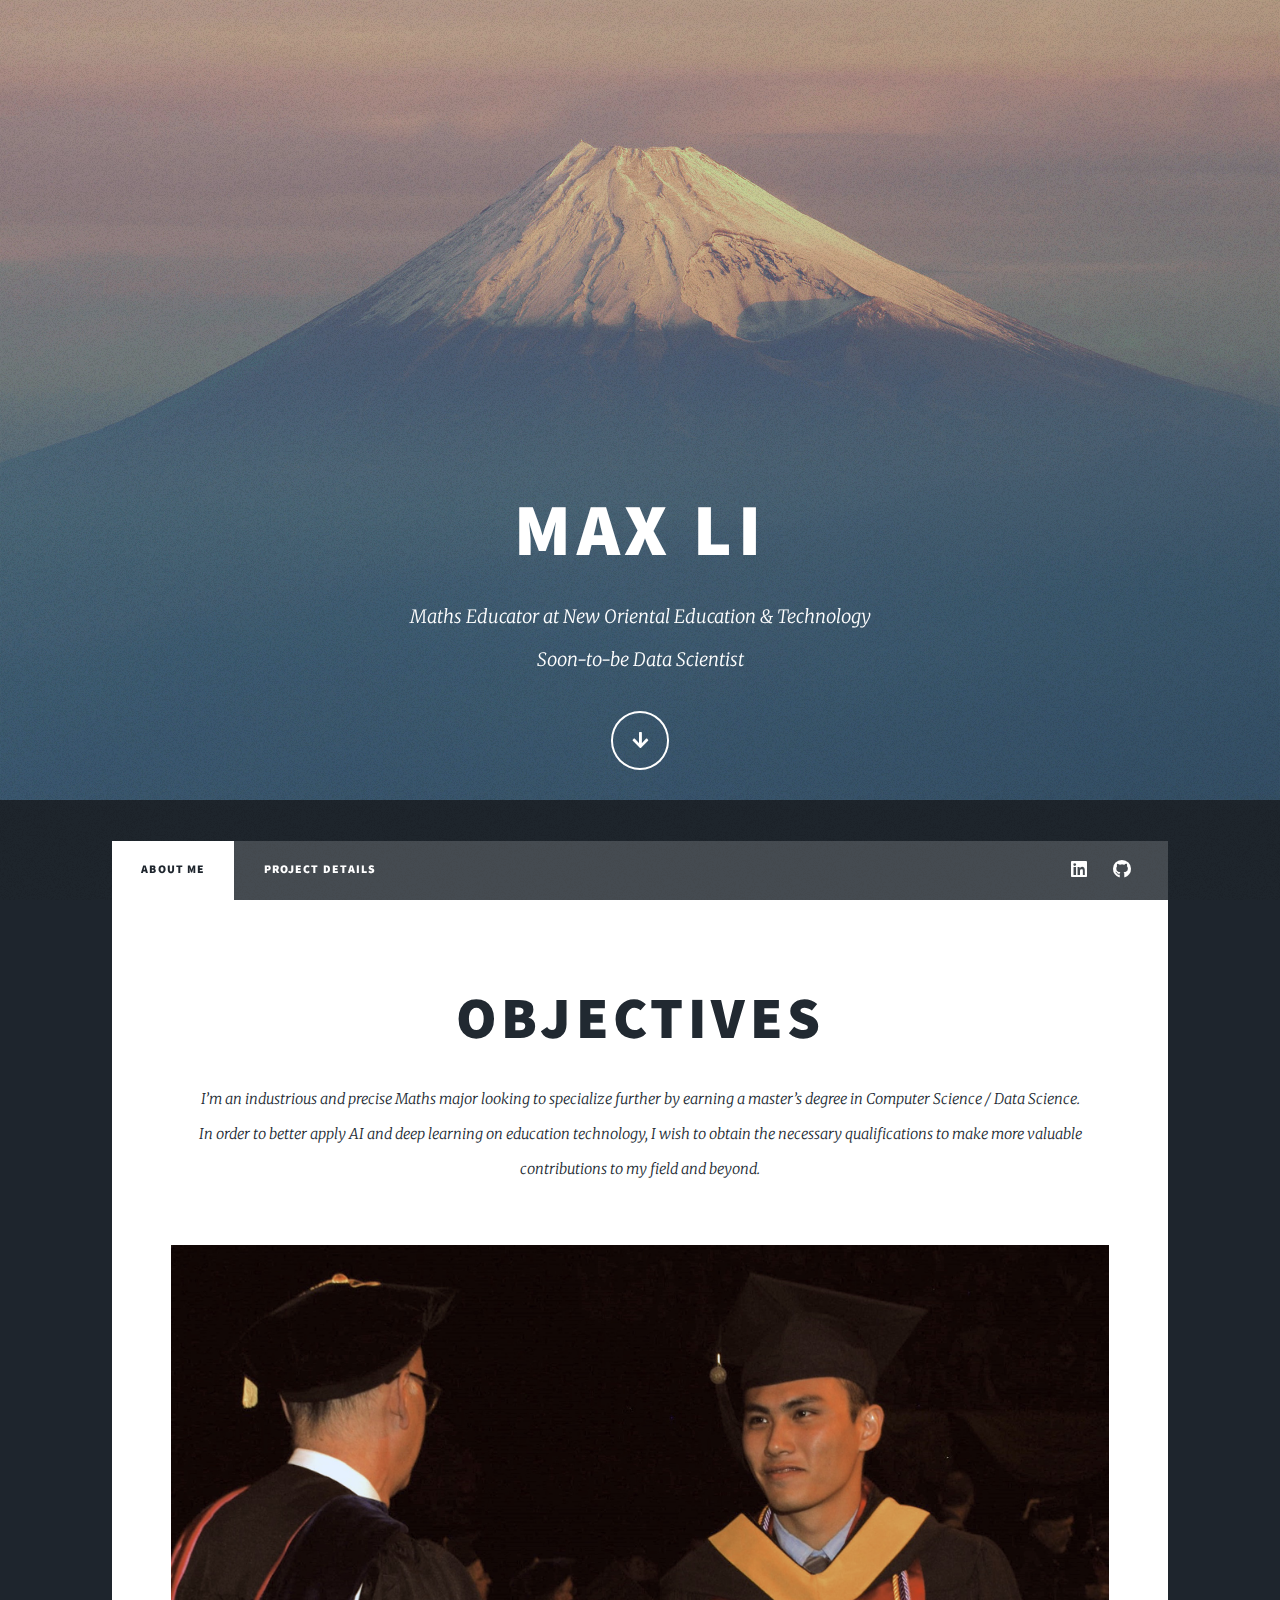
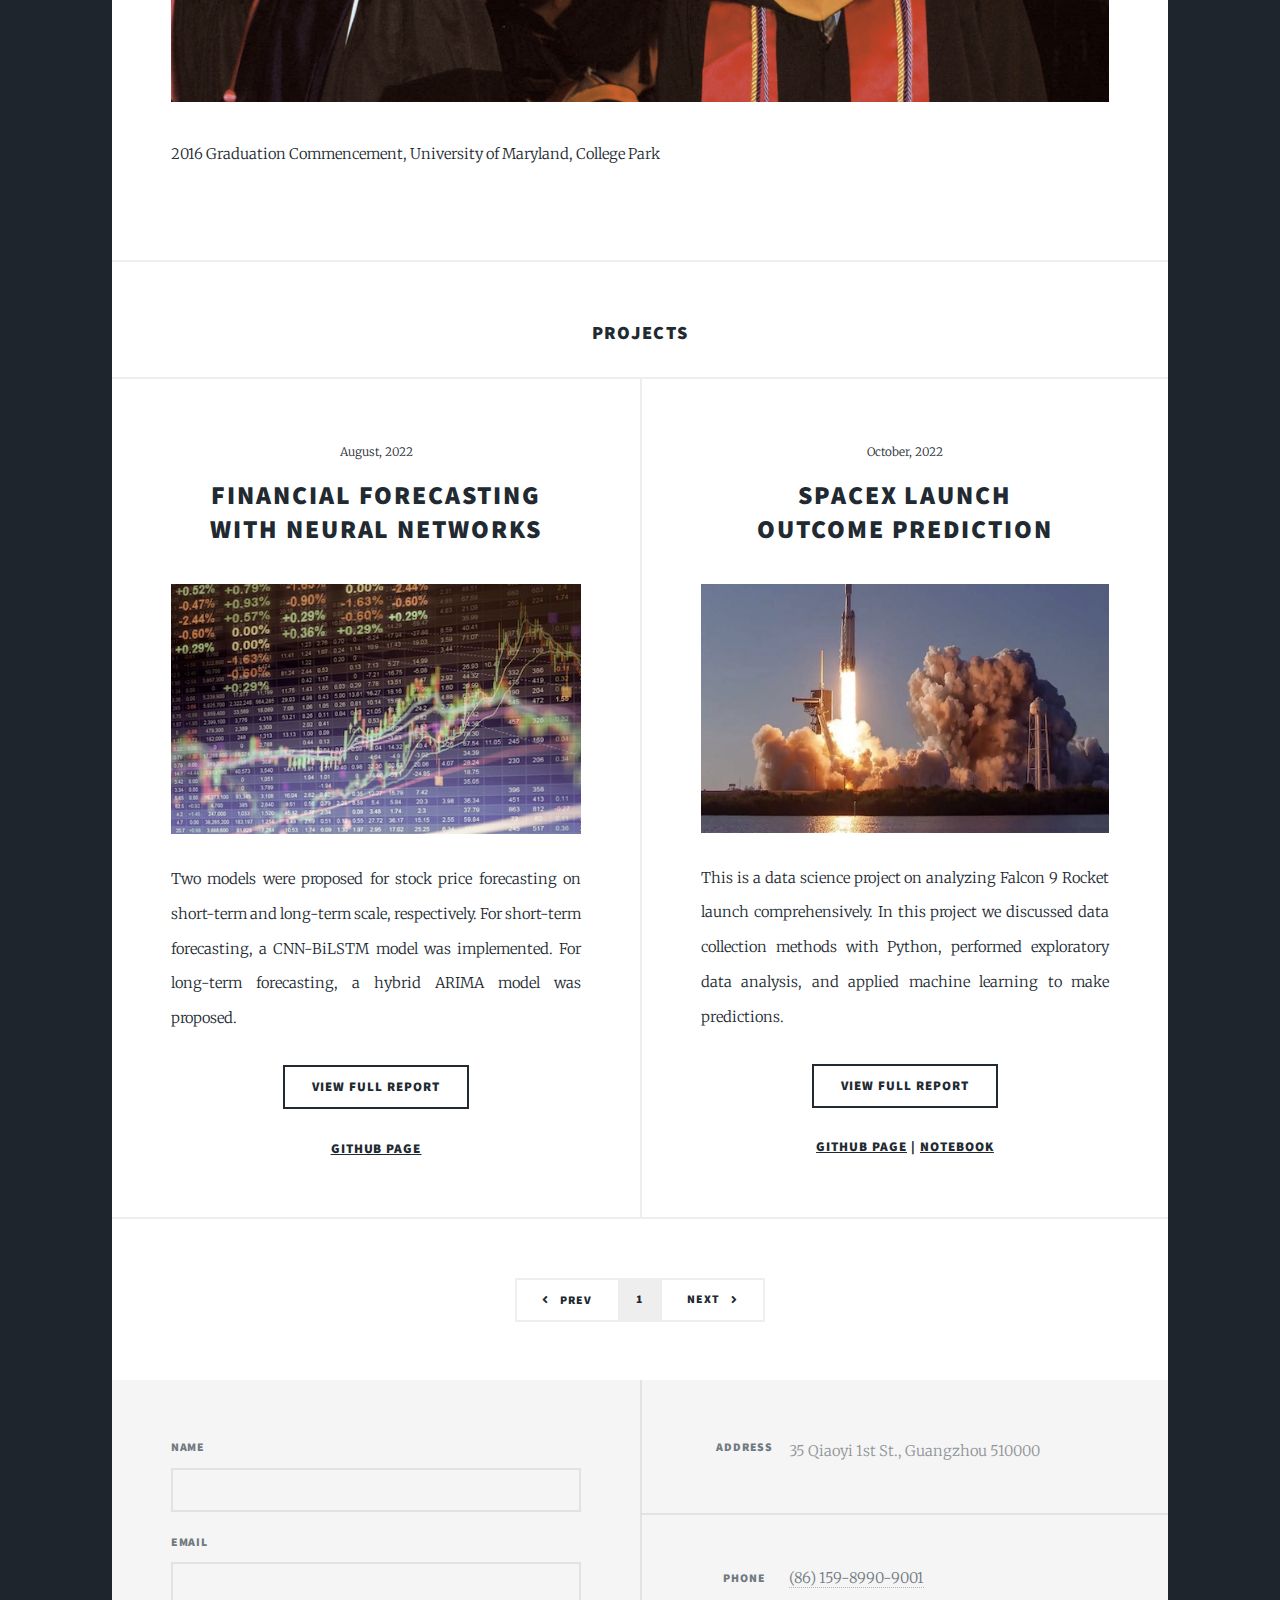
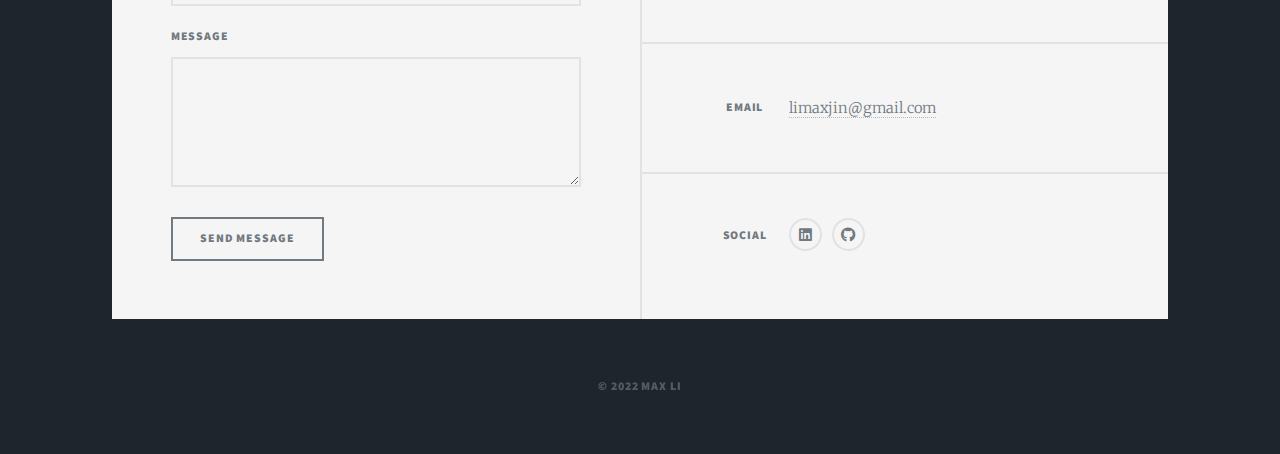
==== commit 73d3b2aa: "Update index.html" ====
--- a/index.html
+++ b/index.html
@@ -69,6 +69,7 @@
 									<li><a href="#" class="button large">Full Story</a></li>
 								</ul>
 								-->
+								<p></br></p>
 								<p>2016 Graduation Commencement, University of Maryland, College Park</p>
 							</article>
 
@@ -103,7 +104,7 @@
 									<p> <br />
 									This is a data science project on analyzing Falcon 9 Rocket launch comprehensively. In this project we discussed data collection methods with Python, performed exploratory data analysis, and applied machine learning to make predictions. </p>
 									<ul class="actions special">
-										<li><a href="SpaceX_Launch_Prediction_DS_Project.html" class="button">View Full Report</a></li>
+										<li><a href="https://drive.google.com/file/d/1IOXcW_-a_4Bxe9WE-8SOMDi5iotzfq48/preview" class="button">View Full Report</a></li>
 									</ul>
 										<h5><a href="https://github.com/maxjinli/IBM-Data-Science-Project/tree/Applied-Data-Science-Capstone"><u>Github Page</u>
 										</a>
@@ -263,4 +264,4 @@
 			</script>
 			
 	</body>
-</html>+</html>
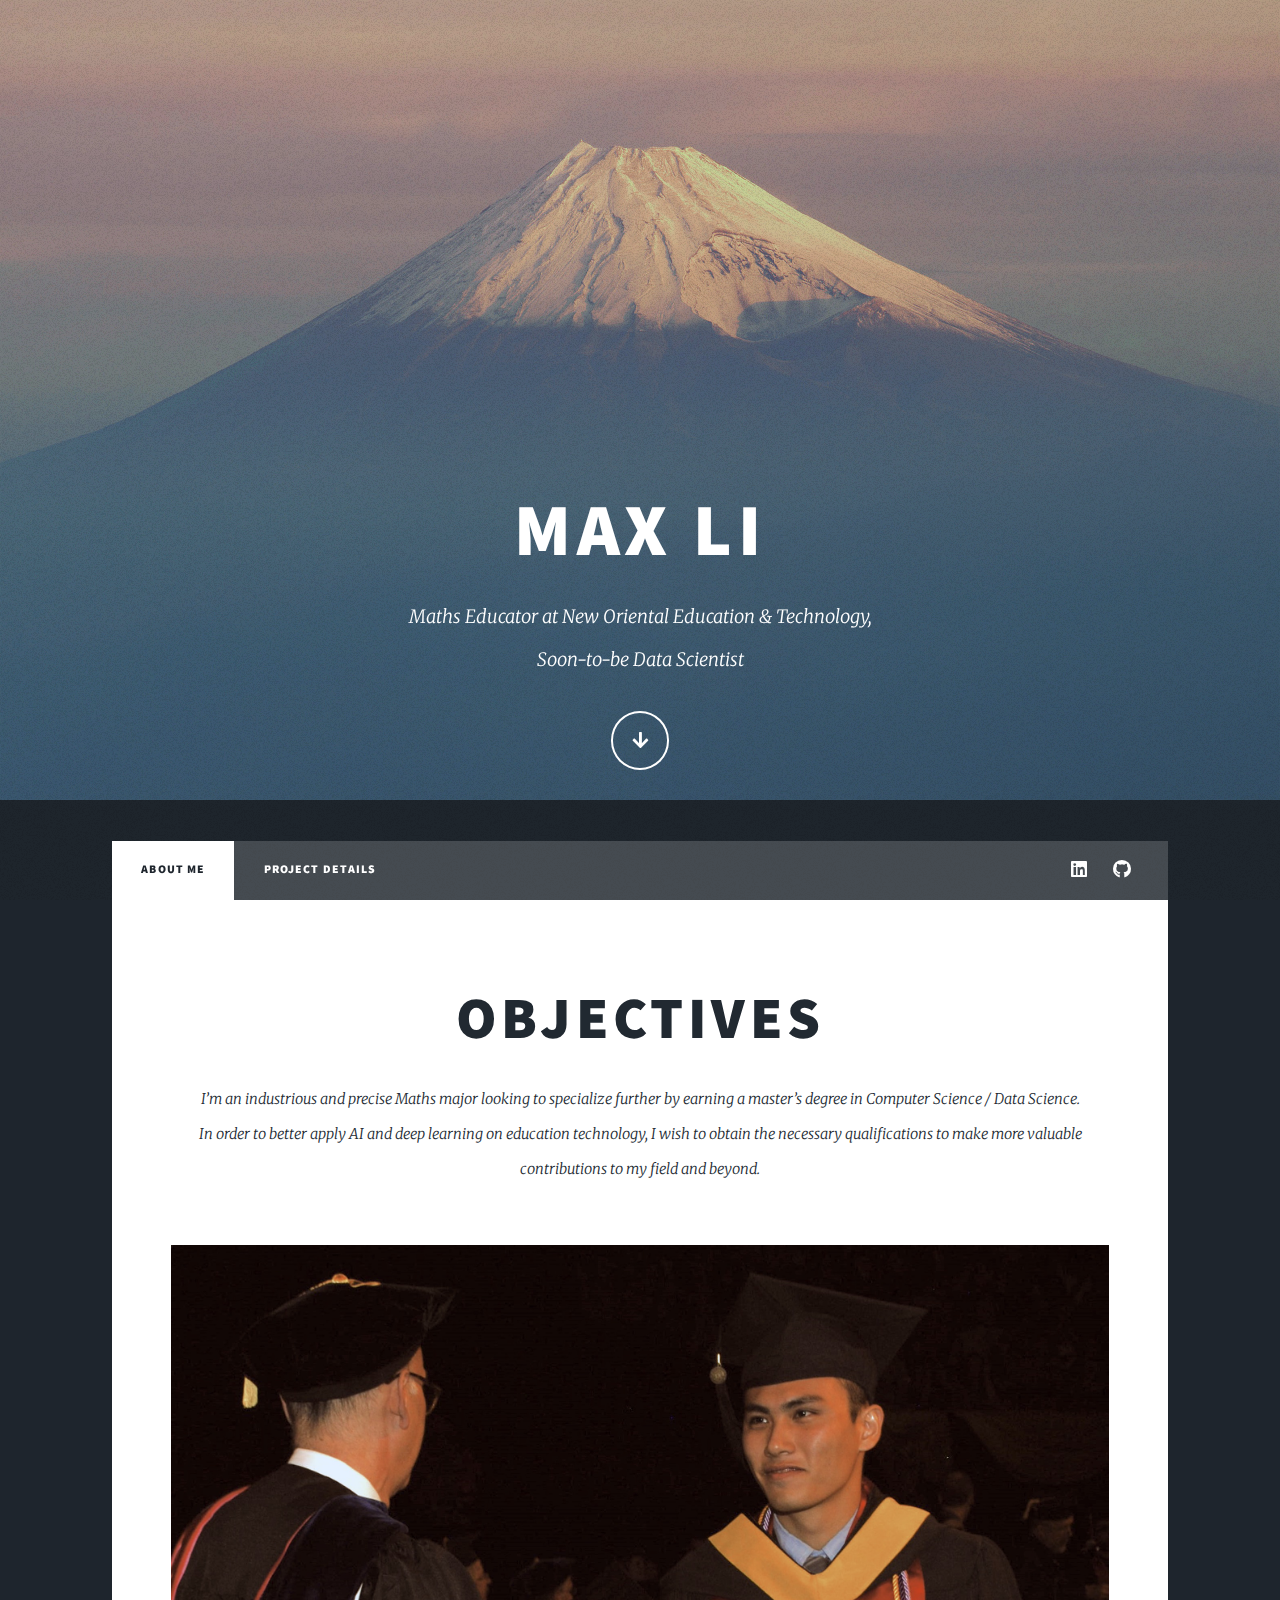
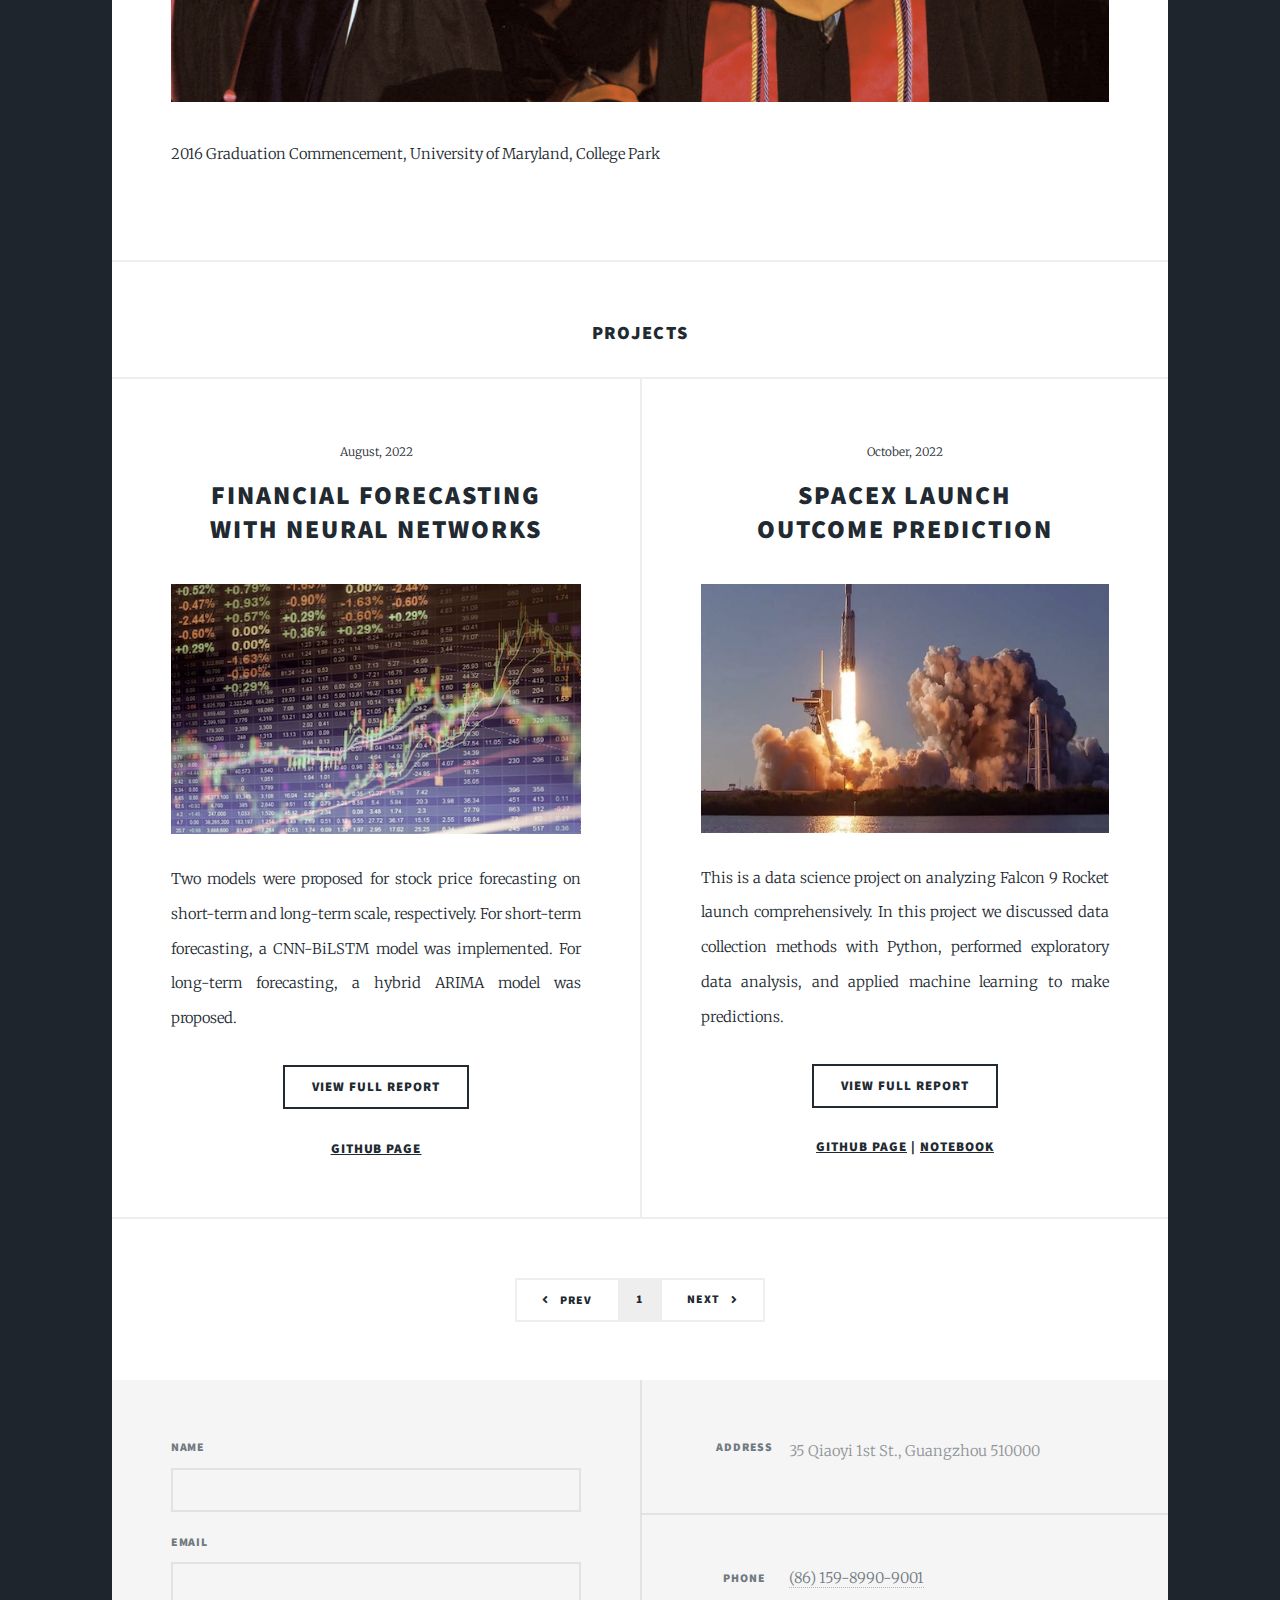
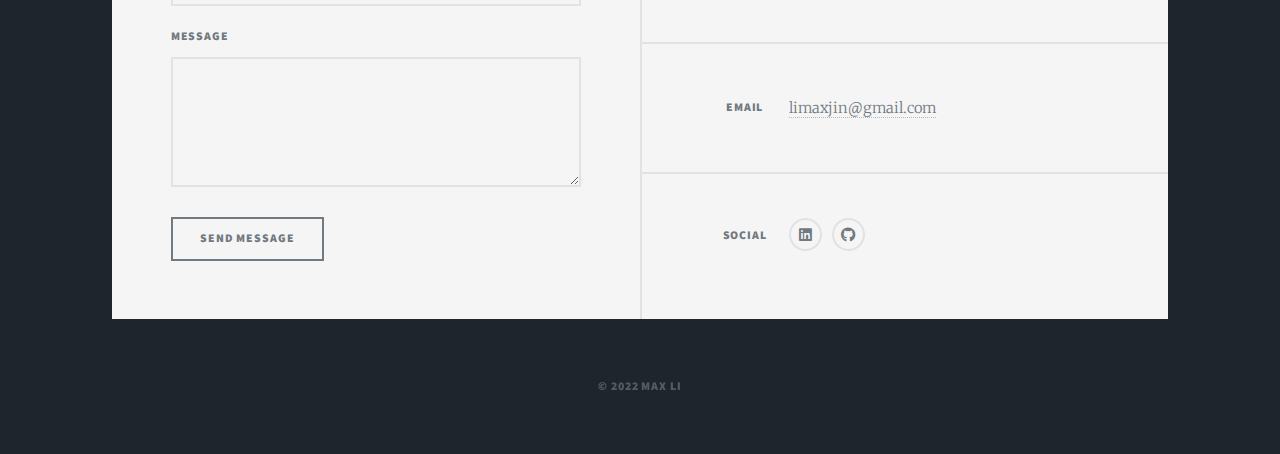
==== commit b49ec21d: "Update index.html" ====
--- a/index.html
+++ b/index.html
@@ -1,9 +1,4 @@
 <!DOCTYPE HTML>
-<!--
-	Massively by HTML5 UP
-	html5up.net | @ajlkn
-	Free for personal and commercial use under the CCA 3.0 license (html5up.net/license)
--->
 <html>
 	<head>
 		<title>Max J. Li Portfolio</title>
@@ -22,7 +17,7 @@
 					<div id="intro">
 						<h1>Max Li<br />
 						</h1>
-						<p>Maths Educator at New Oriental Education & Technology<br />
+						<p>Maths Educator at New Oriental Education & Technology, <br />
 							Soon-to-be Data Scientist 
 						</p>
 						<ul class="actions">
@@ -69,7 +64,7 @@
 									<li><a href="#" class="button large">Full Story</a></li>
 								</ul>
 								-->
-								<p></br></p>
+								<span><p></br></p></span>
 								<p>2016 Graduation Commencement, University of Maryland, College Park</p>
 							</article>
 
